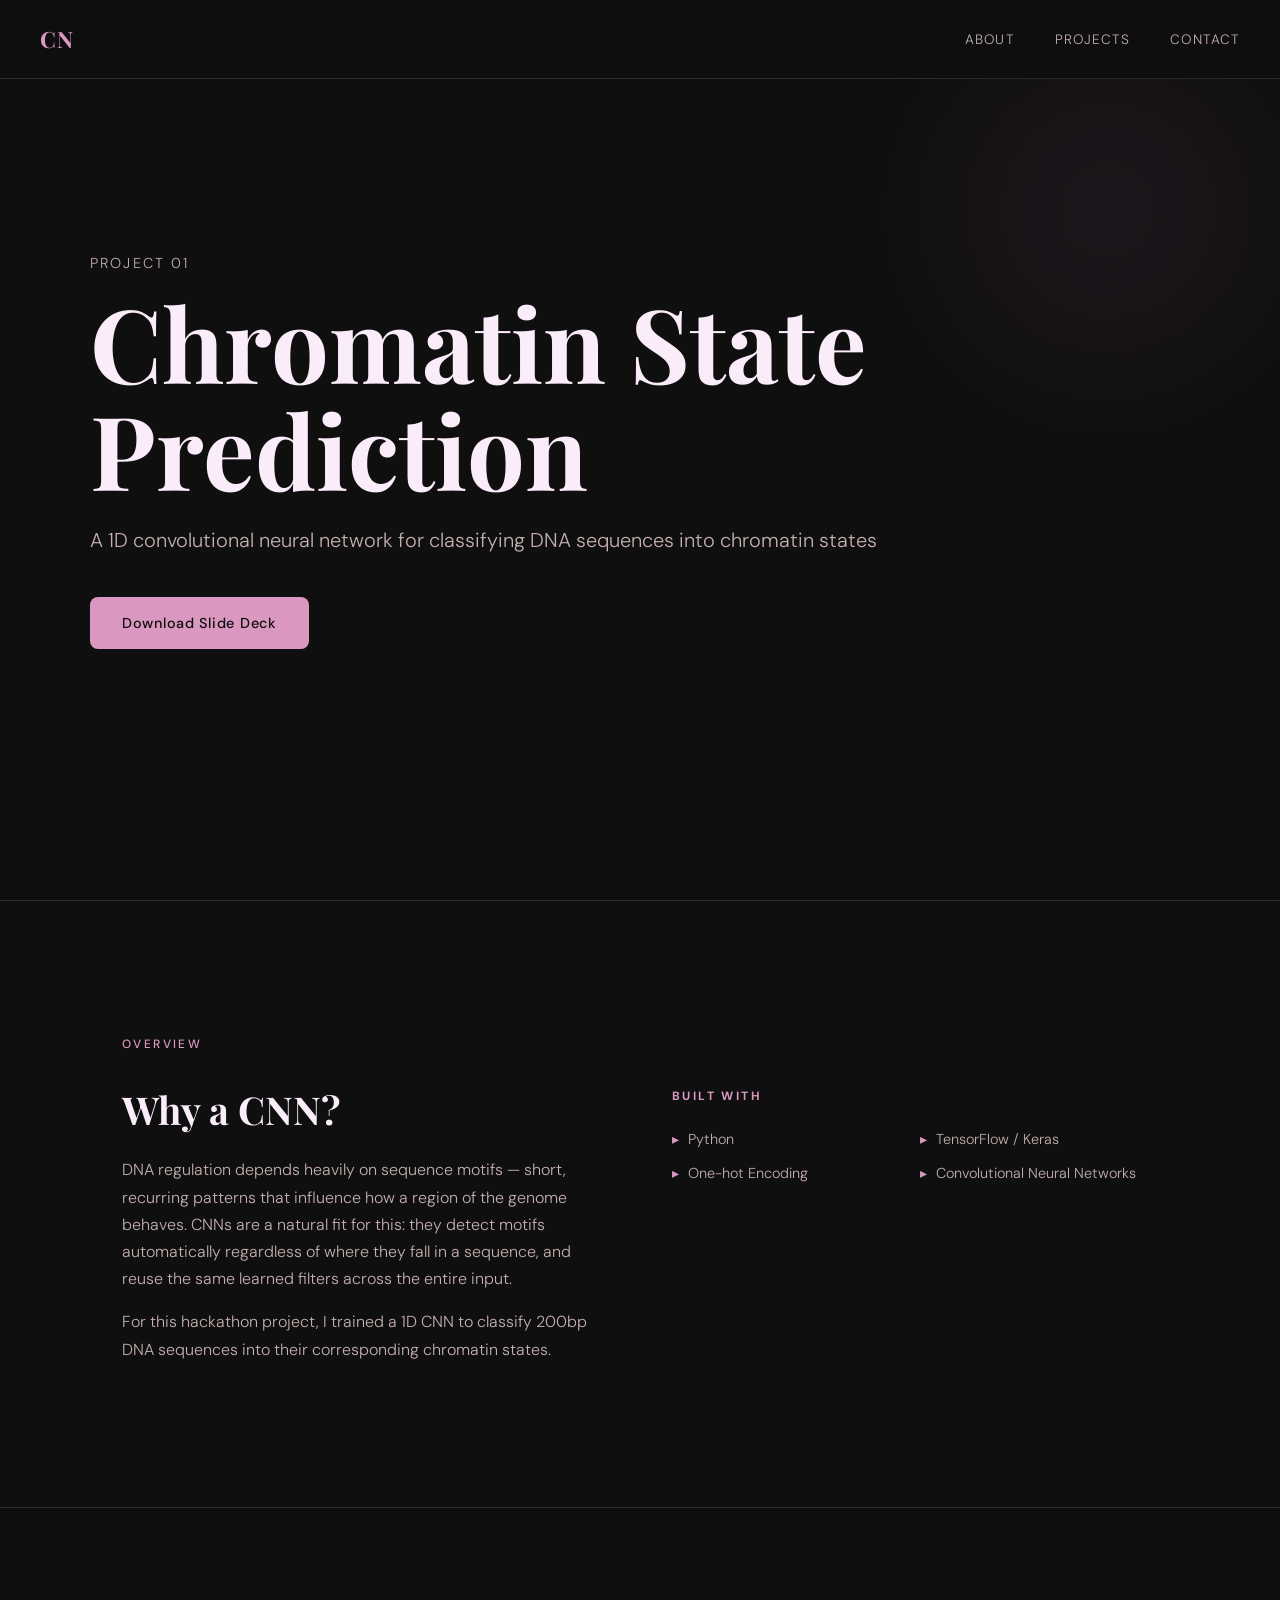
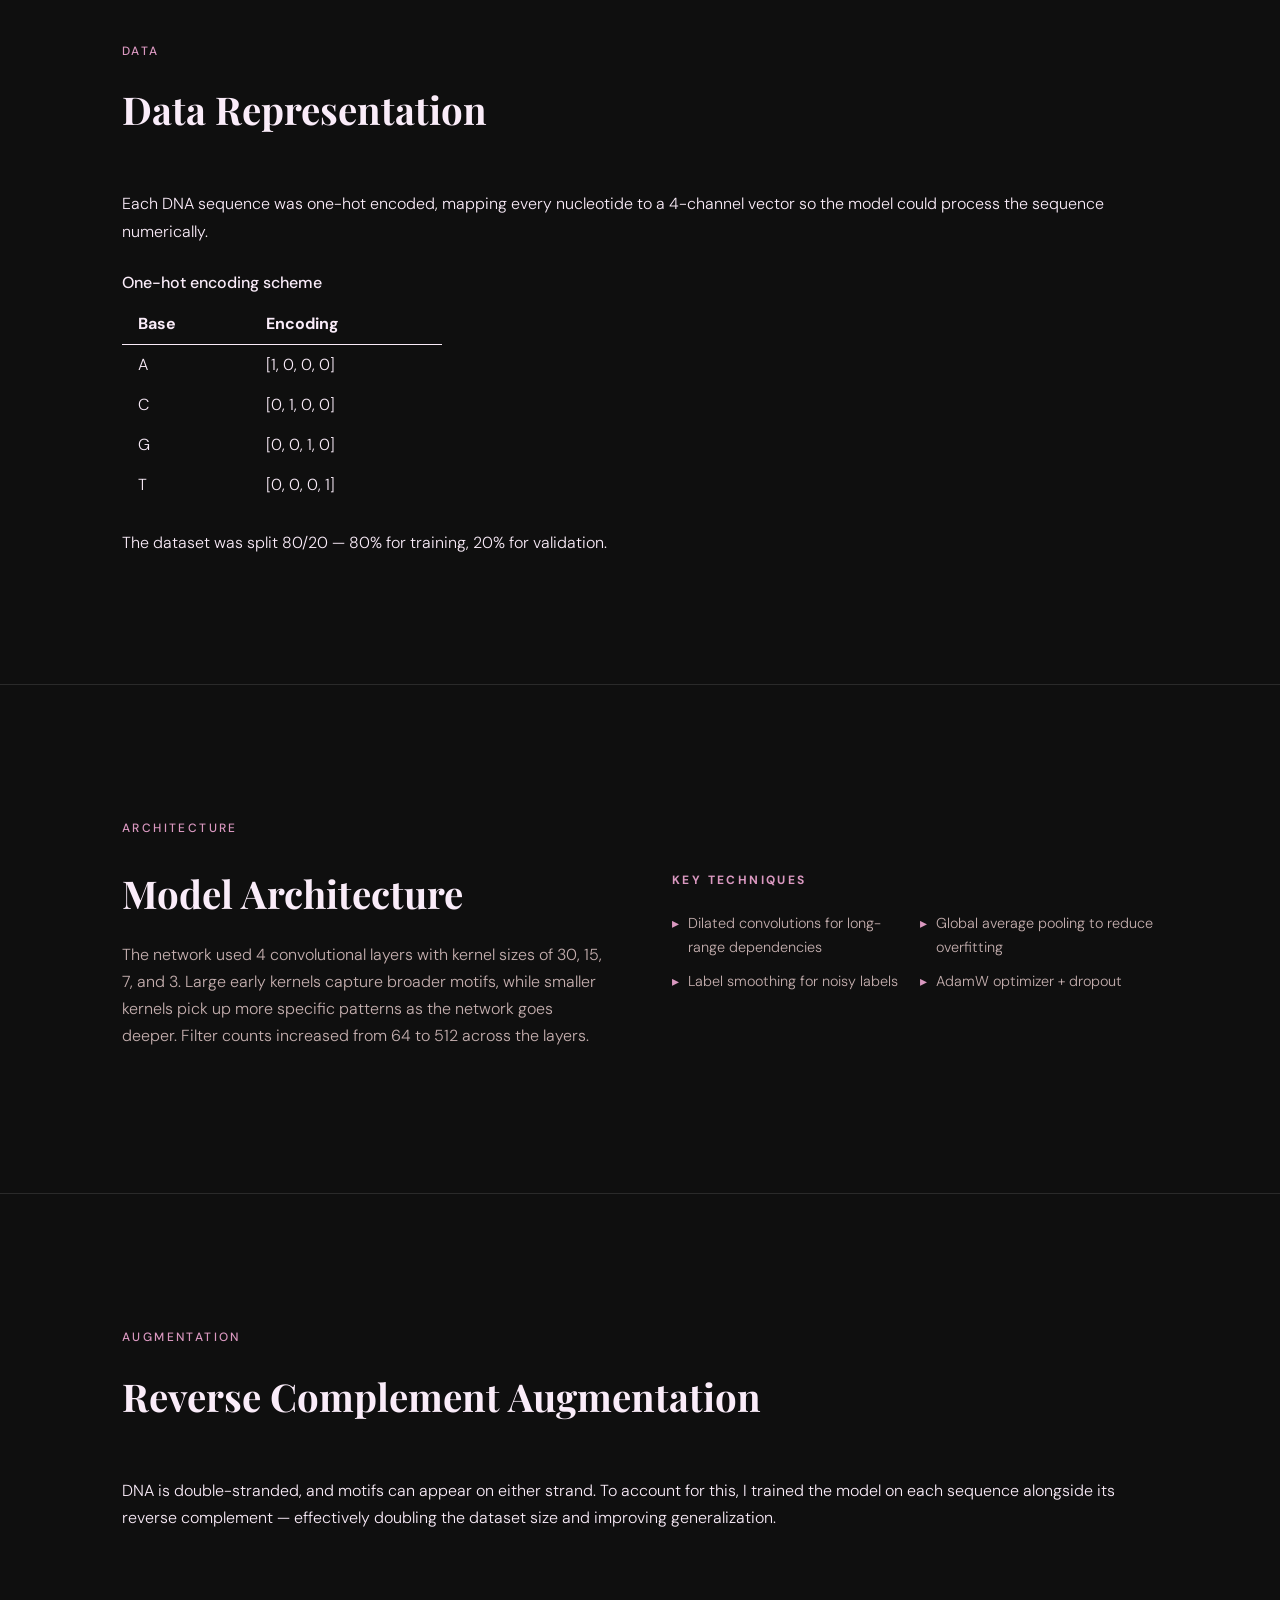
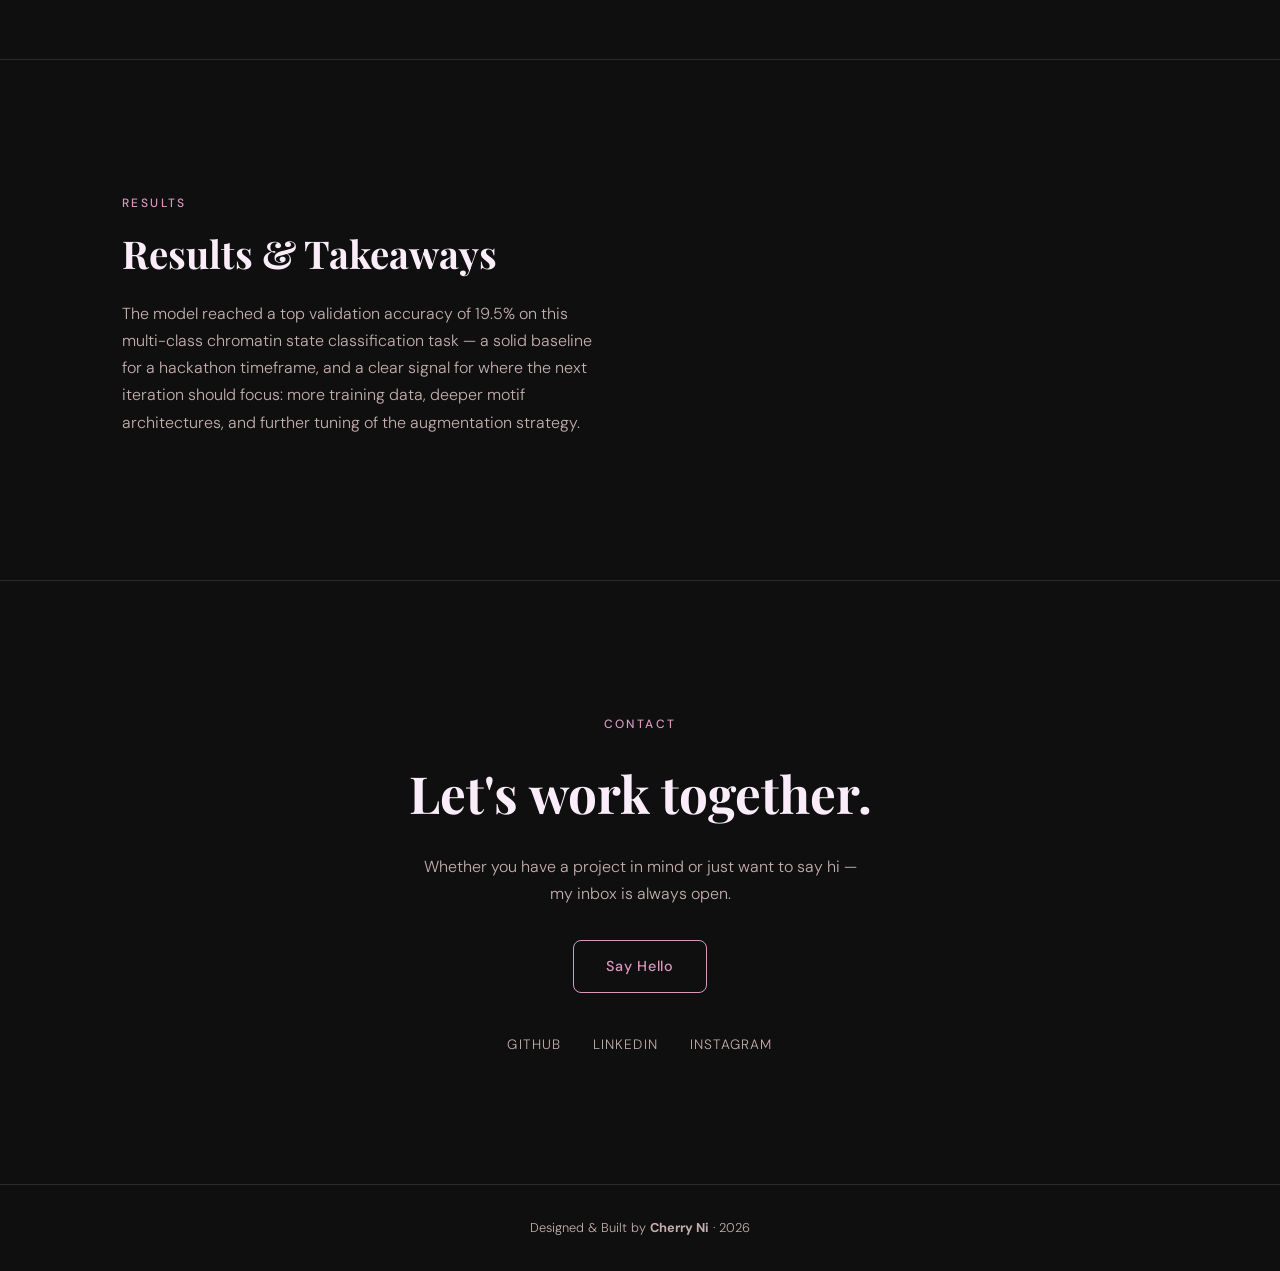
==== chromatin.html @ c14b3c52 "updated project references" ====
<!DOCTYPE html>
<html lang="en">
<head>
<meta charset="UTF-8" />
<meta name="viewport" content="width=device-width, initial-scale=1.0" />
<title>Chromatin State Prediction — Cherry Ni</title>
<link rel="preconnect" href="https://fonts.googleapis.com" />
<link rel="preconnect" href="https://fonts.gstatic.com" crossorigin />
<link href="https://fonts.googleapis.com/css2?family=Playfair+Display:ital,wght@0,700;1,400&family=DM+Sans:wght@300;400;500&display=swap" rel="stylesheet" />
<link rel="stylesheet" href="style.css" />
</head>
<body>

<!-- NAVIGATION -->
<nav>
<div class="nav-logo"><a href="index.html" style="color:inherit;text-decoration:none;">CN</a></div>
<ul class="nav-links">
<li><a href="index.html#about">About</a></li>
<li><a href="index.html#projects">Projects</a></li>
<li><a href="index.html#contact">Contact</a></li>
</ul>
</nav>

<!-- PROJECT HERO -->
<section class="hero">
<div class="hero-content">
<p class="hero-eyebrow">Project 01</p>
<h1 class="hero-name">Chromatin State Prediction</h1>
<p class="hero-tagline">A 1D convolutional neural network for classifying DNA sequences into chromatin states</p>
<a href="CBS_Hackathon_Presentation.pptx" class="btn" download>Download Slide Deck</a>
</div>
<div class="hero-decoration" aria-hidden="true"></div>
</section>

<!-- OVERVIEW -->
<section class="about" id="overview">
<div class="container">
<span class="section-label">Overview</span>
<div class="about-grid">
<div class="about-text">
<h2>Why a CNN?</h2>
<p>
DNA regulation depends heavily on sequence motifs — short, recurring patterns that
influence how a region of the genome behaves. CNNs are a natural fit for this: they
detect motifs automatically regardless of where they fall in a sequence, and reuse
the same learned filters across the entire input.
</p>
<p>
For this hackathon project, I trained a 1D CNN to classify 200bp DNA sequences into
their corresponding chromatin states.
</p>
</div>
<div class="skills-list">
<h3>Built With</h3>
<ul>
<li>Python</li>
<li>TensorFlow / Keras</li>
<li>One-hot Encoding</li>
<li>Convolutional Neural Networks</li>
</ul>
</div>
</div>
</div>
</section>

<!-- DATA REPRESENTATION -->
<section class="projects" id="data">
<div class="container">
<span class="section-label">Data</span>
<h2>Data Representation</h2>
<p>
Each DNA sequence was one-hot encoded, mapping every nucleotide to a 4-channel vector
so the model could process the sequence numerically.
</p>
<table style="margin: 1.5rem 0; border-collapse: collapse; width: 100%; max-width: 320px;">
<caption style="text-align:left; margin-bottom: 0.5rem; font-weight: 500;">One-hot encoding scheme</caption>
<thead>
<tr>
<th scope="col" style="text-align:left; padding: 0.4rem 1rem; border-bottom: 1px solid currentColor;">Base</th>
<th scope="col" style="text-align:left; padding: 0.4rem 1rem; border-bottom: 1px solid currentColor;">Encoding</th>
</tr>
</thead>
<tbody>
<tr><td style="padding: 0.4rem 1rem;">A</td><td style="padding: 0.4rem 1rem;">[1, 0, 0, 0]</td></tr>
<tr><td style="padding: 0.4rem 1rem;">C</td><td style="padding: 0.4rem 1rem;">[0, 1, 0, 0]</td></tr>
<tr><td style="padding: 0.4rem 1rem;">G</td><td style="padding: 0.4rem 1rem;">[0, 0, 1, 0]</td></tr>
<tr><td style="padding: 0.4rem 1rem;">T</td><td style="padding: 0.4rem 1rem;">[0, 0, 0, 1]</td></tr>
</tbody>
</table>
<p>The dataset was split 80/20 — 80% for training, 20% for validation.</p>
</div>
</section>

<!-- MODEL ARCHITECTURE -->
<section class="about" id="architecture">
<div class="container">
<span class="section-label">Architecture</span>
<div class="about-grid">
<div class="about-text">
<h2>Model Architecture</h2>
<p>
The network used 4 convolutional layers with kernel sizes of 30, 15, 7, and 3.
Large early kernels capture broader motifs, while smaller kernels pick up more
specific patterns as the network goes deeper. Filter counts increased from 64 to 512
across the layers.
</p>
</div>
<div class="skills-list">
<h3>Key Techniques</h3>
<ul>
<li>Dilated convolutions for long-range dependencies</li>
<li>Global average pooling to reduce overfitting</li>
<li>Label smoothing for noisy labels</li>
<li>AdamW optimizer + dropout</li>
</ul>
</div>
</div>
</div>
</section>

<!-- AUGMENTATION -->
<section class="projects" id="augmentation">
<div class="container">
<span class="section-label">Augmentation</span>
<h2>Reverse Complement Augmentation</h2>
<p>
DNA is double-stranded, and motifs can appear on either strand. To account for this,
I trained the model on each sequence alongside its reverse complement — effectively
doubling the dataset size and improving generalization.
</p>
</div>
</section>

<!-- RESULTS -->
<section class="about" id="results">
<div class="container">
<span class="section-label">Results</span>
<div class="about-text">
<h2>Results &amp; Takeaways</h2>
<p>
The model reached a top validation accuracy of 19.5% on this multi-class chromatin
state classification task — a solid baseline for a hackathon timeframe, and a clear
signal for where the next iteration should focus: more training data, deeper motif
architectures, and further tuning of the augmentation strategy.
</p>
</div>
</div>
</section>

<!-- CONTACT / BACK -->
<section class="contact" id="contact">
<div class="container">
<span class="section-label">Contact</span>
<h2>Let's work together.</h2>
<p>Whether you have a project in mind or just want to say hi — my inbox is always open.</p>
<a href="mailto:cherryni@g.ucla.edu" class="btn btn-outline">Say Hello</a>
<div class="social-links">
<a href="https://github.com/cherrynii" target="_blank">GitHub</a>
<a href="https://www.linkedin.com/in/cherry-ni-07588b32b/" target="_blank">LinkedIn</a>
<a href="https://www.instagram.com/cherryini/" target="_blank">Instagram</a>
</div>
</div>
</section>

<!-- FOOTER -->
<footer>
<p>Designed &amp; Built by <strong>Cherry Ni</strong> · <span id="year"></span></p>
</footer>

<script>
document.getElementById('year').textContent = new Date().getFullYear();
</script>
</body>
</html>
---- style.css ----
/* =========================================
   PORTFOLIO STARTER — style.css
   ========================================= */

/* --- CSS Variables (your design tokens) --- */
:root {
  --color-bg:       #0f0f0f;
  --color-surface:  #1a1a1a;
  --color-border:   #2a2a2a;
  --color-text:     #faecf9;
  --color-muted:    #c5afaf;
  --color-accent:   #da98c0;       /* warm gold */
  --color-accent2:  #e9c8e1;

  --font-display:  'Playfair Display', Georgia, serif;
  --font-body:     'DM Sans', sans-serif;

  --radius:  8px;
  --max-w:   1100px;
  --gap:     2rem;
}

/* --- Reset --- */
*, *::before, *::after {
  box-sizing: border-box;
  margin: 0;
  padding: 0;
}

html {
  scroll-behavior: smooth;
}

body {
  background-color: var(--color-bg);
  color: var(--color-text);
  font-family: var(--font-body);
  font-weight: 300;
  line-height: 1.7;
  font-size: 1rem;
}

a {
  color: inherit;
  text-decoration: none;
}

ul {
  list-style: none;
}

img {
  max-width: 100%;
  display: block;
}

/* --- Utility --- */
.container {
  max-width: var(--max-w);
  margin: 0 auto;
  padding: 0 2rem;
}

.section-label {
  display: inline-block;
  font-size: 0.75rem;
  letter-spacing: 0.2em;
  text-transform: uppercase;
  color: var(--color-accent);
  margin-bottom: 1rem;
  font-weight: 500;
}

/* --- Buttons --- */
.btn {
  display: inline-block;
  padding: 0.85rem 2rem;
  background: var(--color-accent);
  color: #0f0f0f;
  font-family: var(--font-body);
  font-size: 0.9rem;
  font-weight: 500;
  letter-spacing: 0.05em;
  border-radius: var(--radius);
  transition: opacity 0.2s ease, transform 0.2s ease;
  cursor: pointer;
  border: none;
}

.btn:hover {
  opacity: 0.85;
  transform: translateY(-2px);
}

.btn-outline {
  background: transparent;
  color: var(--color-accent);
  border: 1px solid var(--color-accent);
}

.btn-outline:hover {
  background: var(--color-accent);
  color: #0f0f0f;
  opacity: 1;
}

/* =========================================
   NAVIGATION
   ========================================= */
nav {
  position: fixed;
  top: 0;
  left: 0;
  right: 0;
  z-index: 100;
  display: flex;
  align-items: center;
  justify-content: space-between;
  padding: 1.25rem 2.5rem;
  background: rgba(15, 15, 15, 0.85);
  backdrop-filter: blur(10px);
  border-bottom: 1px solid var(--color-border);
}

.nav-logo {
  font-family: var(--font-display);
  font-size: 1.4rem;
  font-weight: 700;
  color: var(--color-accent);
  letter-spacing: 0.05em;
}

.nav-links {
  display: flex;
  gap: 2.5rem;
}

.nav-links a {
  font-size: 0.85rem;
  letter-spacing: 0.08em;
  text-transform: uppercase;
  color: var(--color-muted);
  transition: color 0.2s;
}

.nav-links a:hover {
  color: var(--color-text);
}

/* =========================================
   HERO
   ========================================= */
.hero {
  min-height: 100vh;
  display: flex;
  align-items: center;
  padding: 0 2.5rem;
  position: relative;
  overflow: hidden;
}

.hero-content {
  max-width: var(--max-w);
  margin: 0 auto;
  width: 100%;
  animation: fadeUp 0.9s ease both;
}

.hero-eyebrow {
  font-size: 0.9rem;
  letter-spacing: 0.15em;
  text-transform: uppercase;
  color: var(--color-muted);
  margin-bottom: 0.75rem;
}

.hero-name {
  font-family: var(--font-display);
  font-size: clamp(3.5rem, 8vw, 7rem);
  line-height: 1.05;
  font-weight: 700;
  color: var(--color-text);
  margin-bottom: 1.25rem;
}

.hero-tagline {
  font-size: clamp(1rem, 2vw, 1.25rem);
  color: var(--color-muted);
  margin-bottom: 2.5rem;
  font-weight: 300;
}

/* Decorative background circle */
.hero-decoration {
  position: absolute;
  top: -10%;
  right: -10%;
  width: 600px;
  height: 600px;
  border-radius: 50%;
  background: radial-gradient(circle, rgba(201, 110, 186, 0.08) 0%, transparent 60%);
  pointer-events: none;
}

/* =========================================
   ABOUT
   ========================================= */
.about {
  padding: 8rem 0;
  border-top: 1px solid var(--color-border);
}

.about-grid {
  display: grid;
  grid-template-columns: 1fr 1fr;
  gap: 4rem;
  margin-top: 1rem;
}

.about-text h2 {
  font-family: var(--font-display);
  font-size: clamp(1.8rem, 3vw, 2.5rem);
  font-weight: 700;
  line-height: 1.2;
  margin-bottom: 1.5rem;
  color: var(--color-text);
}

.about-text p {
  color: var(--color-muted);
  margin-bottom: 1rem;
  max-width: 480px;
}

.skills-list h3 {
  font-size: 0.75rem;
  letter-spacing: 0.2em;
  text-transform: uppercase;
  color: var(--color-accent);
  margin-bottom: 1.25rem;
}

.skills-list ul {
  display: grid;
  grid-template-columns: 1fr 1fr;
  gap: 0.6rem;
}

.skills-list ul li {
  font-size: 0.9rem;
  color: var(--color-muted);
  padding-left: 1rem;
  position: relative;
}

.skills-list ul li::before {
  content: '▸';
  position: absolute;
  left: 0;
  color: var(--color-accent);
}

/* =========================================
   PROJECTS
   ========================================= */
.projects {
  padding: 8rem 0;
  border-top: 1px solid var(--color-border);
}

.projects h2 {
  font-family: var(--font-display);
  font-size: clamp(1.8rem, 3vw, 2.5rem);
  margin-bottom: 3rem;
}

.projects-grid {
  display: grid;
  grid-template-columns: repeat(auto-fit, minmax(300px, 1fr));
  gap: 1.5rem;
}

.project-card {
  background: var(--color-surface);
  border: 1px solid var(--color-border);
  border-radius: calc(var(--radius) * 1.5);
  padding: 2rem;
  transition: border-color 0.3s, transform 0.3s;
  display: flex;
  flex-direction: column;
  gap: 1rem;
}

.project-card:hover {
  border-color: var(--color-accent);
  transform: translateY(-4px);
}

.project-number {
  font-family: var(--font-display);
  font-size: 3rem;
  font-style: italic;
  color: var(--color-border);
  line-height: 1;
}

.project-card h3 {
  font-size: 1.15rem;
  font-weight: 500;
  color: var(--color-text);
}

.project-card p {
  font-size: 0.9rem;
  color: var(--color-muted);
  flex: 1;
}

.project-tags {
  display: flex;
  flex-wrap: wrap;
  gap: 0.5rem;
}

.project-tags span {
  font-size: 0.72rem;
  padding: 0.25rem 0.65rem;
  border-radius: 999px;
  border: 1px solid var(--color-border);
  color: var(--color-muted);
  letter-spacing: 0.05em;
}

.project-link {
  font-size: 0.85rem;
  color: var(--color-accent);
  font-weight: 500;
  transition: letter-spacing 0.2s;
}

.project-link:hover {
  letter-spacing: 0.05em;
}

/* =========================================
   CONTACT
   ========================================= */
.contact {
  padding: 8rem 0;
  border-top: 1px solid var(--color-border);
  text-align: center;
}

.contact h2 {
  font-family: var(--font-display);
  font-size: clamp(2rem, 4vw, 3.5rem);
  margin-bottom: 1rem;
}

.contact p {
  color: var(--color-muted);
  max-width: 440px;
  margin: 0 auto 2rem;
}

.social-links {
  display: flex;
  justify-content: center;
  gap: 2rem;
  margin-top: 2.5rem;
}

.social-links a {
  font-size: 0.85rem;
  letter-spacing: 0.08em;
  text-transform: uppercase;
  color: var(--color-muted);
  transition: color 0.2s;
}

.social-links a:hover {
  color: var(--color-accent);
}

/* =========================================
   FOOTER
   ========================================= */
footer {
  padding: 2rem;
  text-align: center;
  border-top: 1px solid var(--color-border);
  font-size: 0.8rem;
  color: var(--color-muted);
}

/* =========================================
   ANIMATIONS
   ========================================= */
@keyframes fadeUp {
  from {
    opacity: 0;
    transform: translateY(30px);
  }
  to {
    opacity: 1;
    transform: translateY(0);
  }
}

/* =========================================
   RESPONSIVE
   ========================================= */
@media (max-width: 768px) {
  nav {
    padding: 1rem 1.25rem;
  }

  .nav-links {
    gap: 1.5rem;
  }

  .hero {
    padding: 0 1.25rem;
  }

  .about-grid {
    grid-template-columns: 1fr;
    gap: 3rem;
  }

  .about,
  .projects,
  .contact {
    padding: 5rem 0;
  }
}
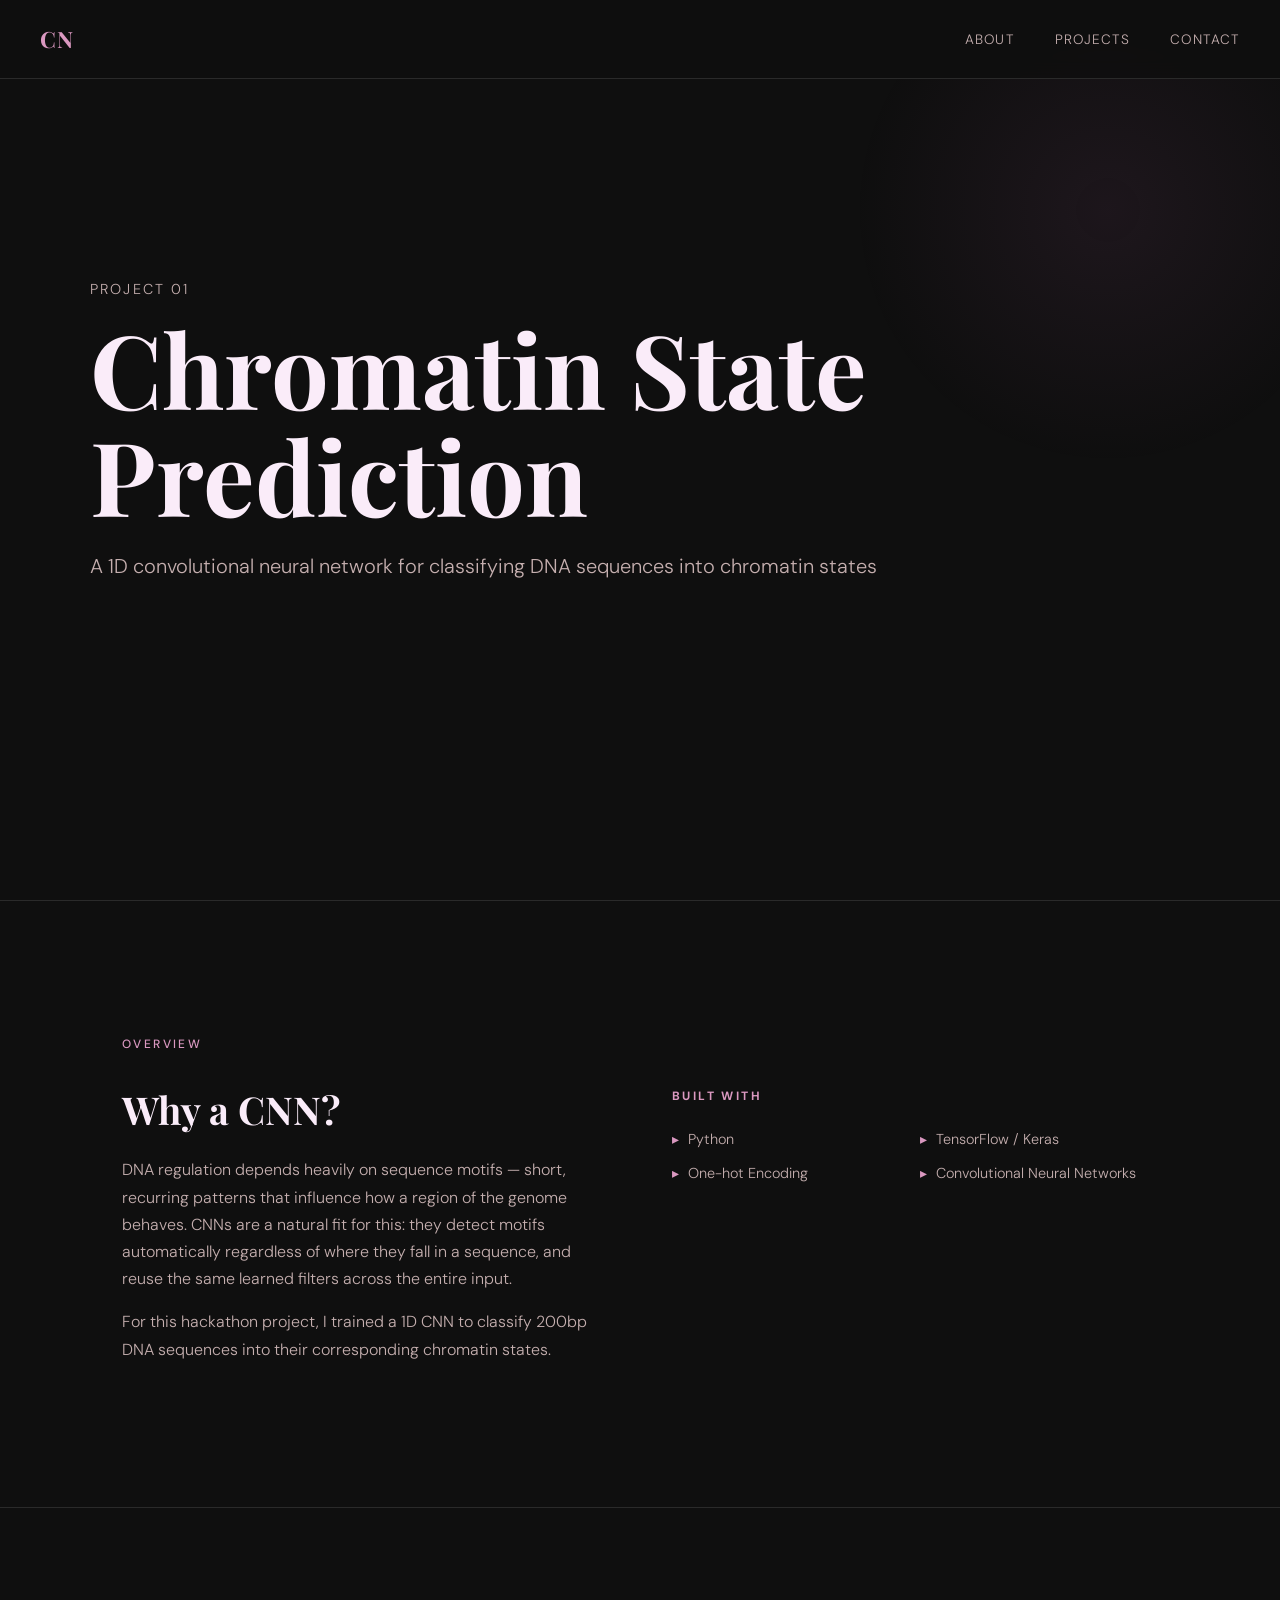
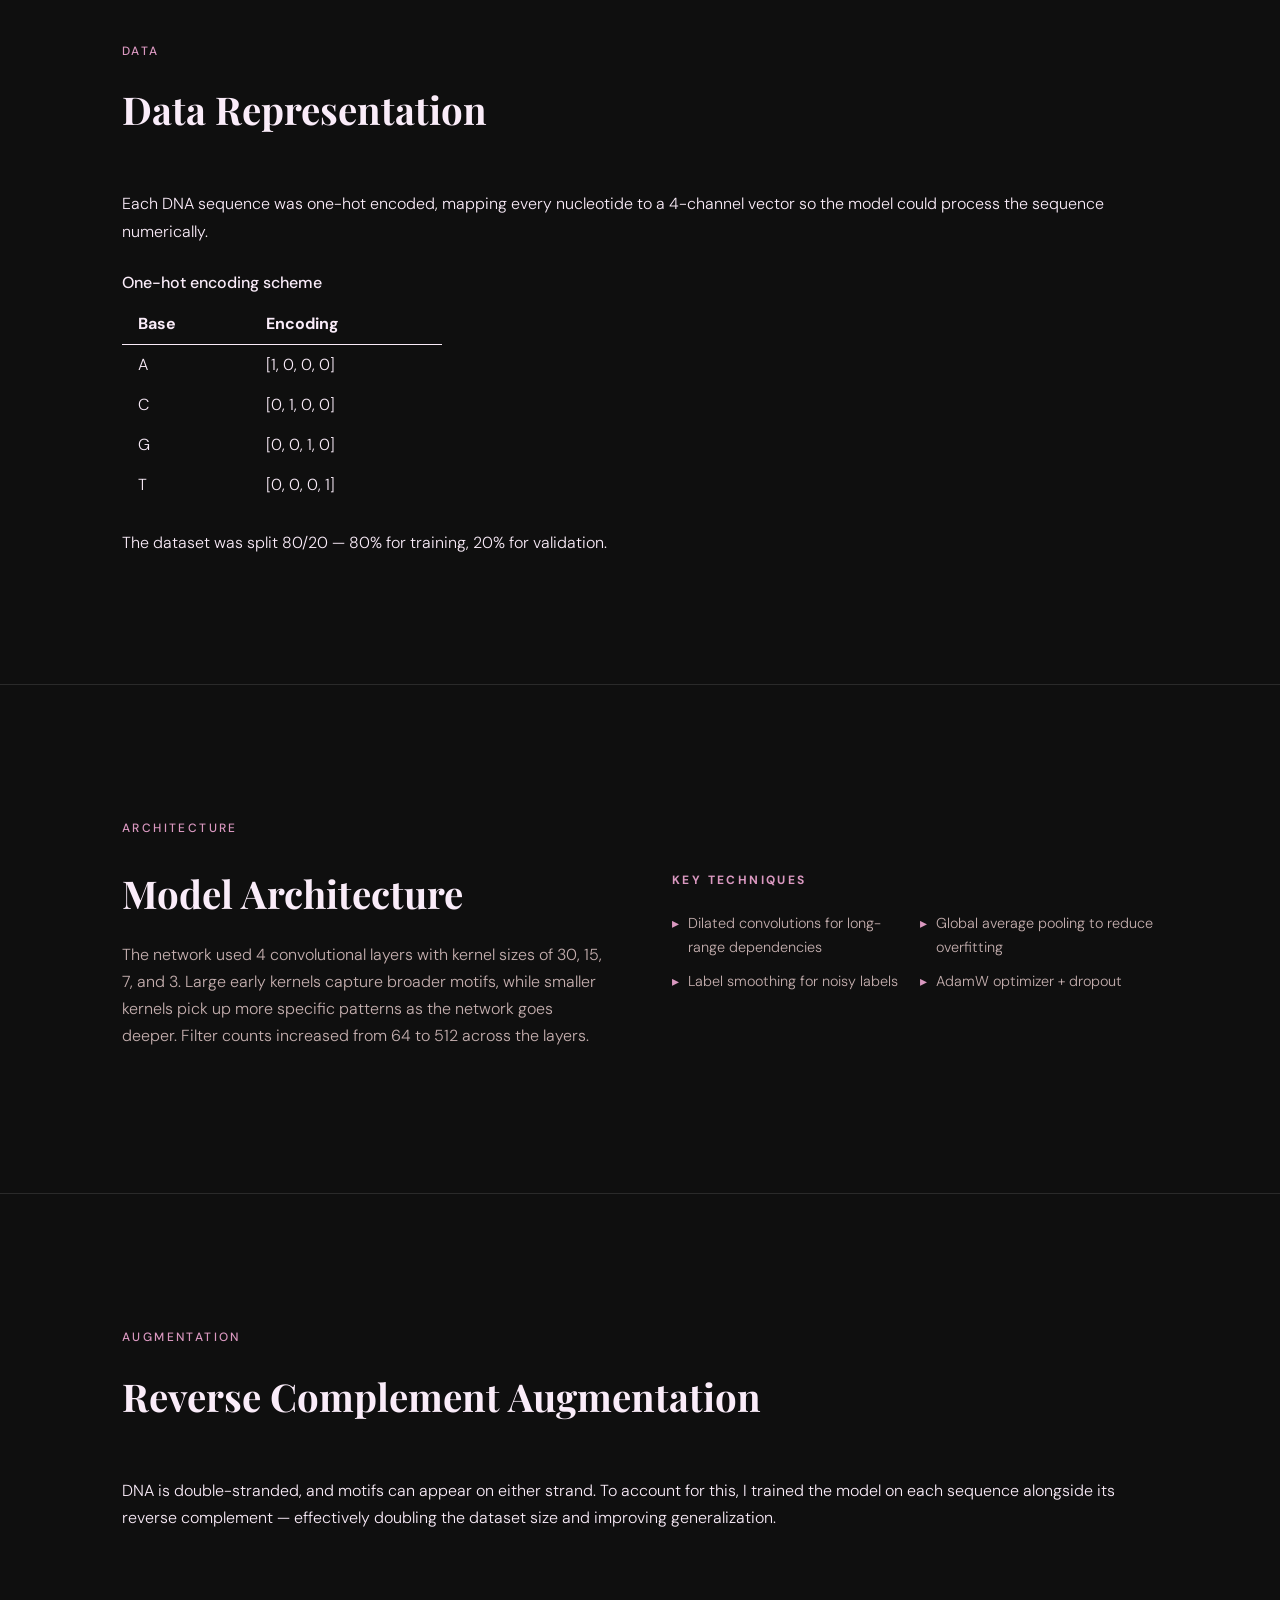
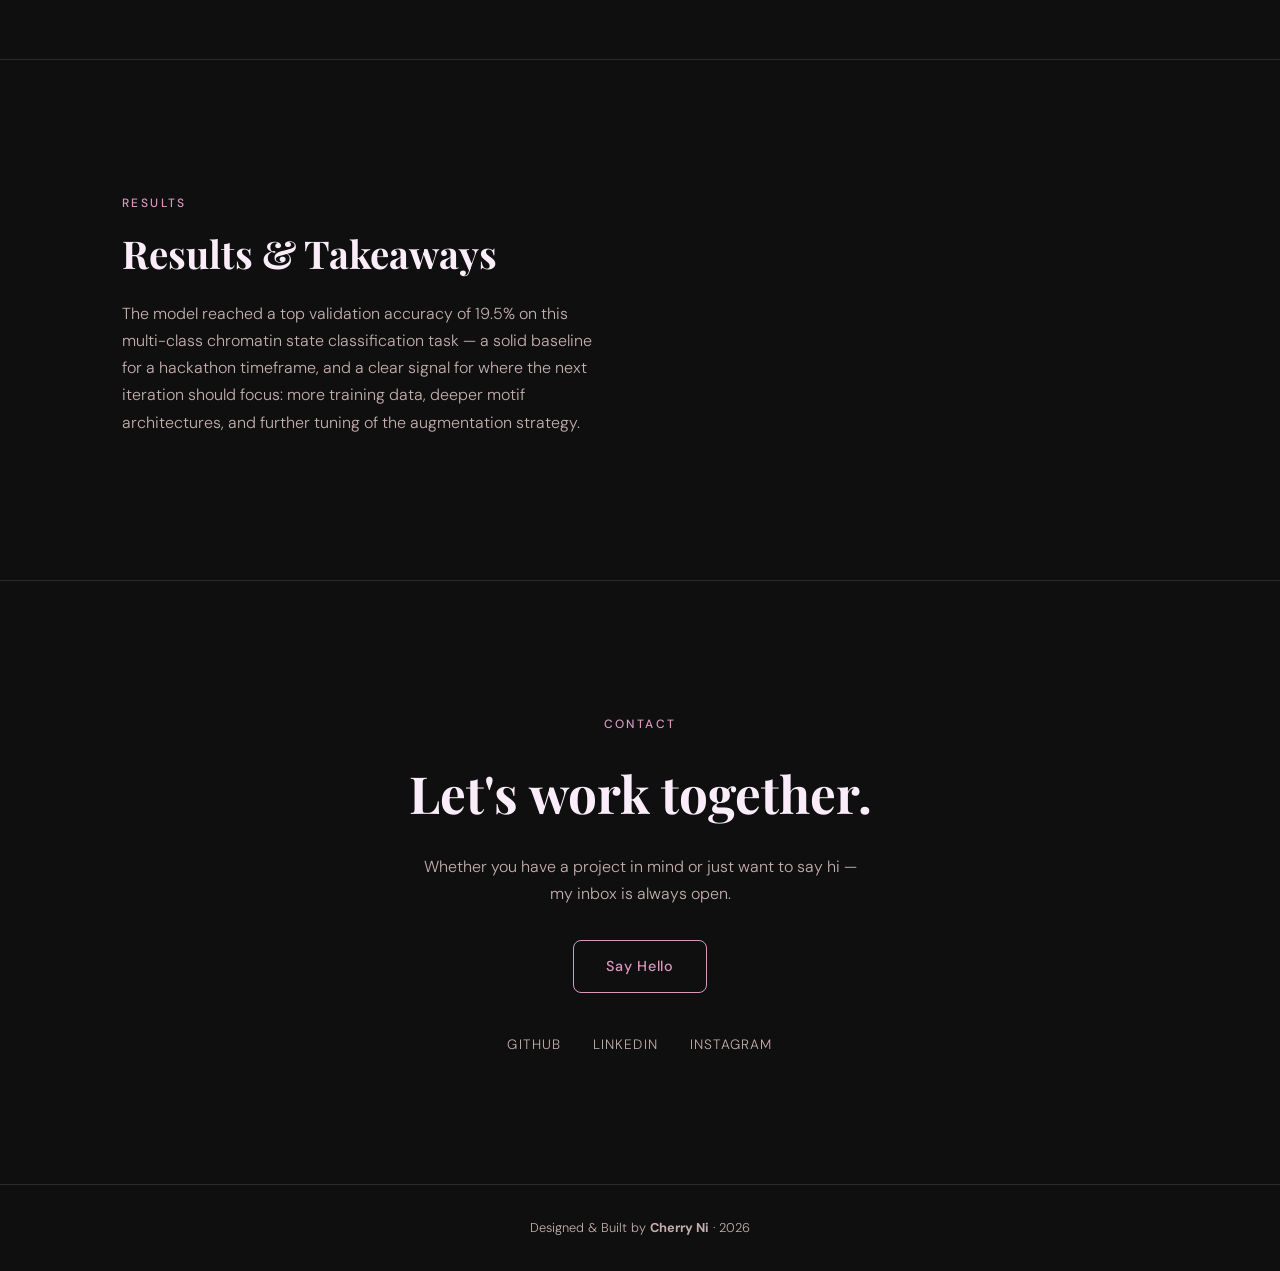
==== commit 74cbb4ae: "small change" ====
--- a/chromatin.html
+++ b/chromatin.html
@@ -27,7 +27,6 @@
 <p class="hero-eyebrow">Project 01</p>
 <h1 class="hero-name">Chromatin State Prediction</h1>
 <p class="hero-tagline">A 1D convolutional neural network for classifying DNA sequences into chromatin states</p>
-<a href="CBS_Hackathon_Presentation.pptx" class="btn" download>Download Slide Deck</a>
 </div>
 <div class="hero-decoration" aria-hidden="true"></div>
 </section>
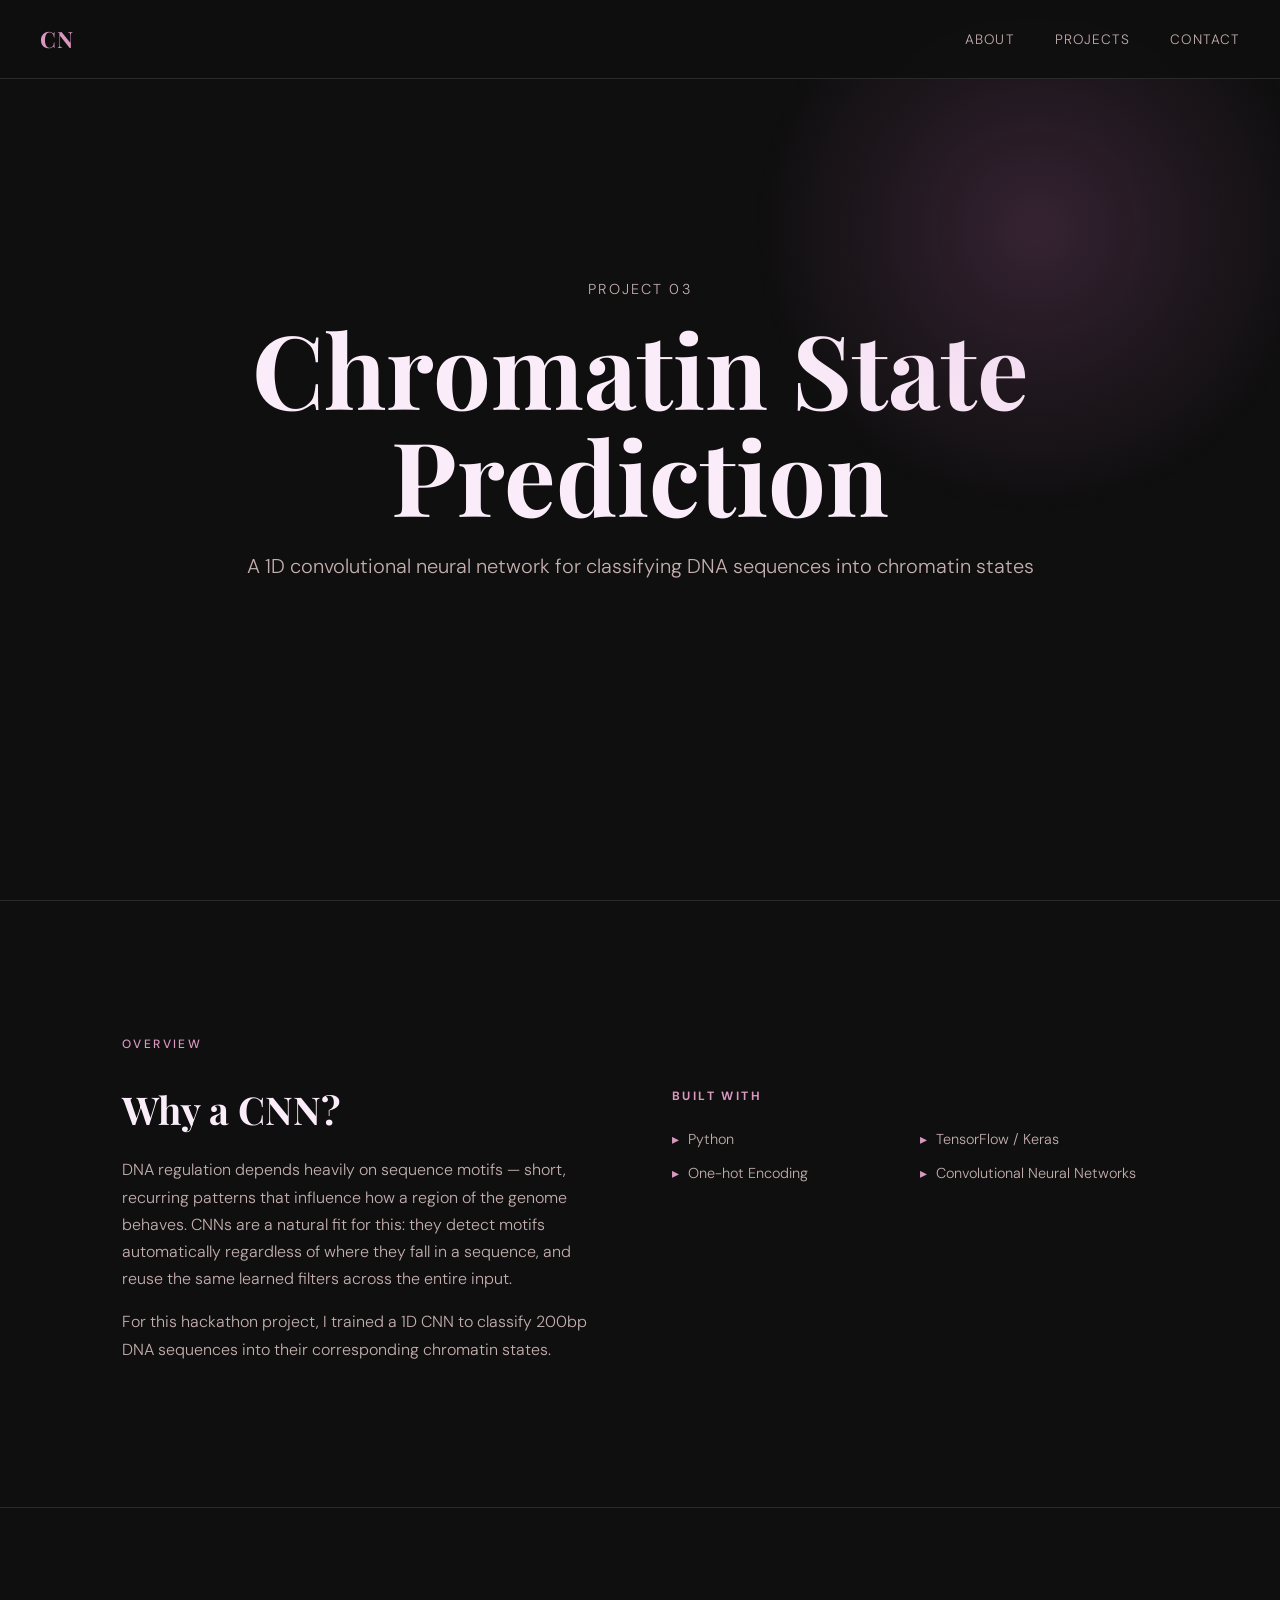
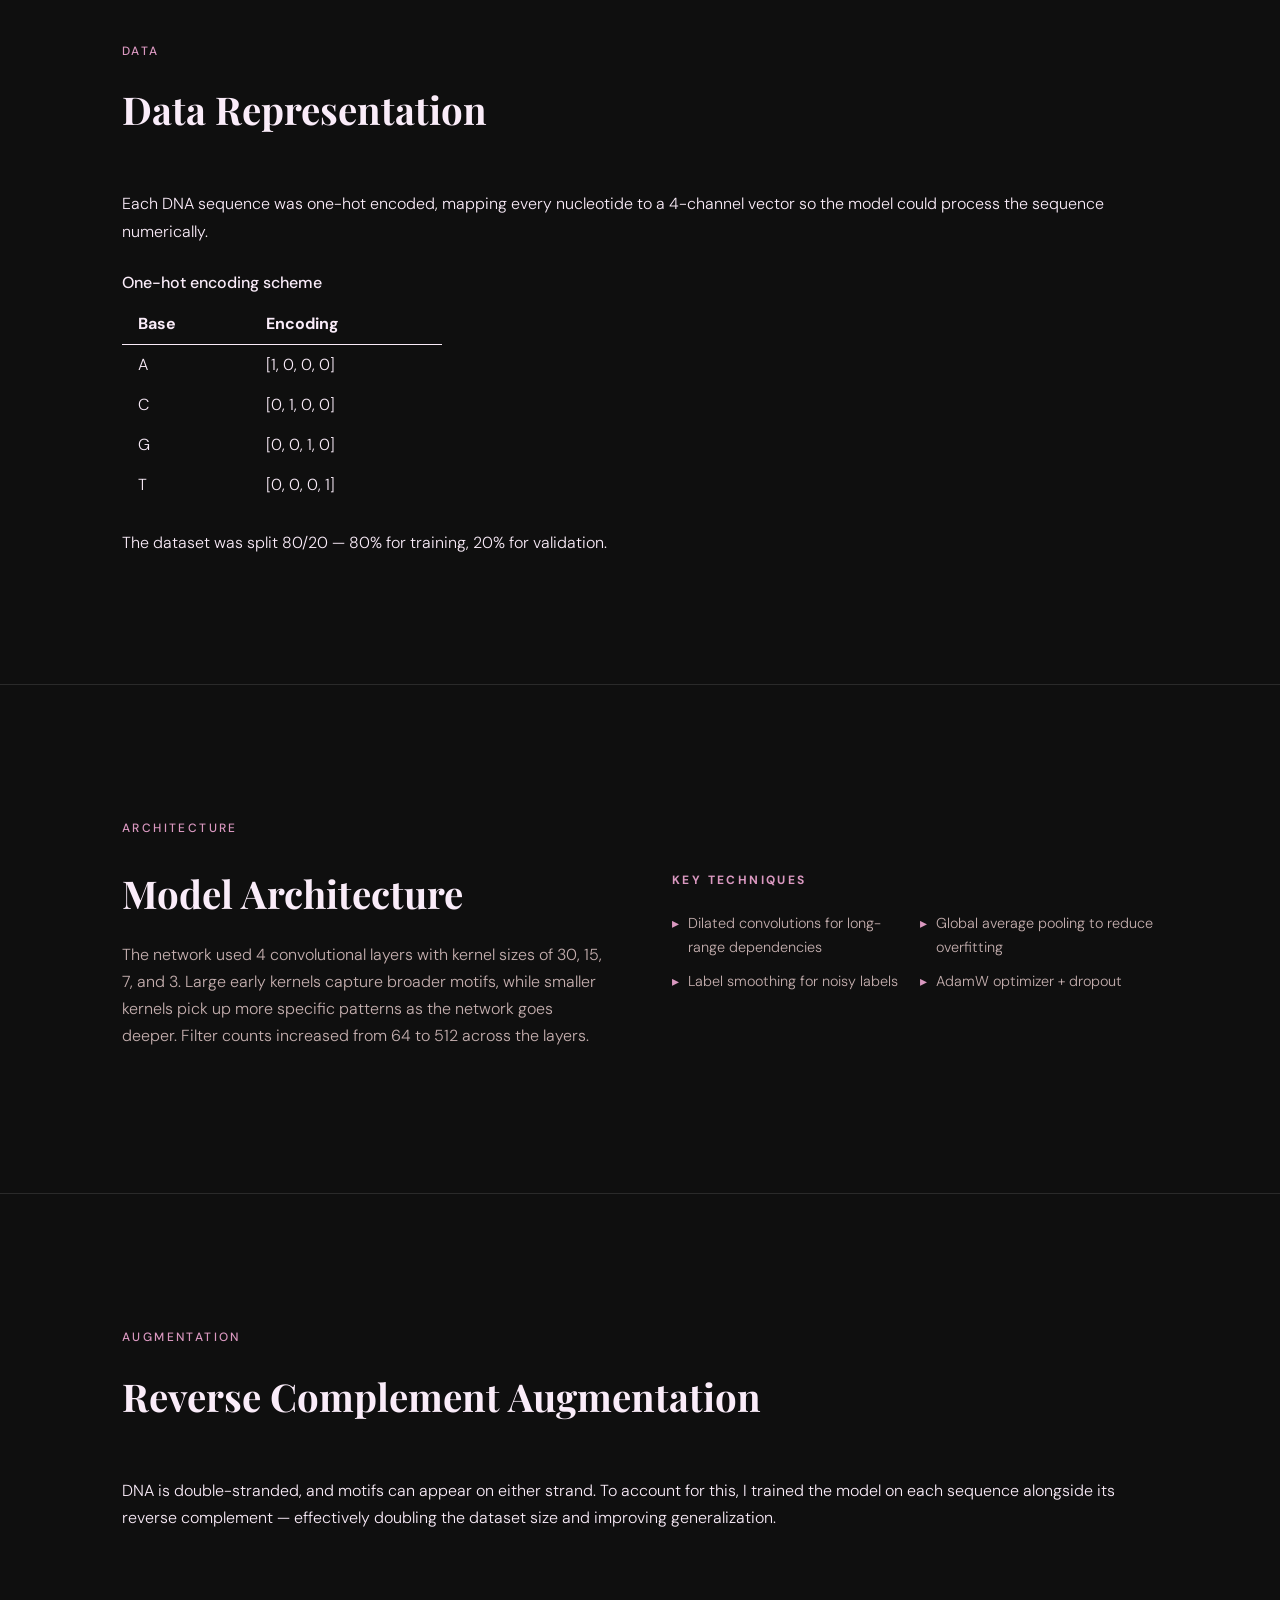
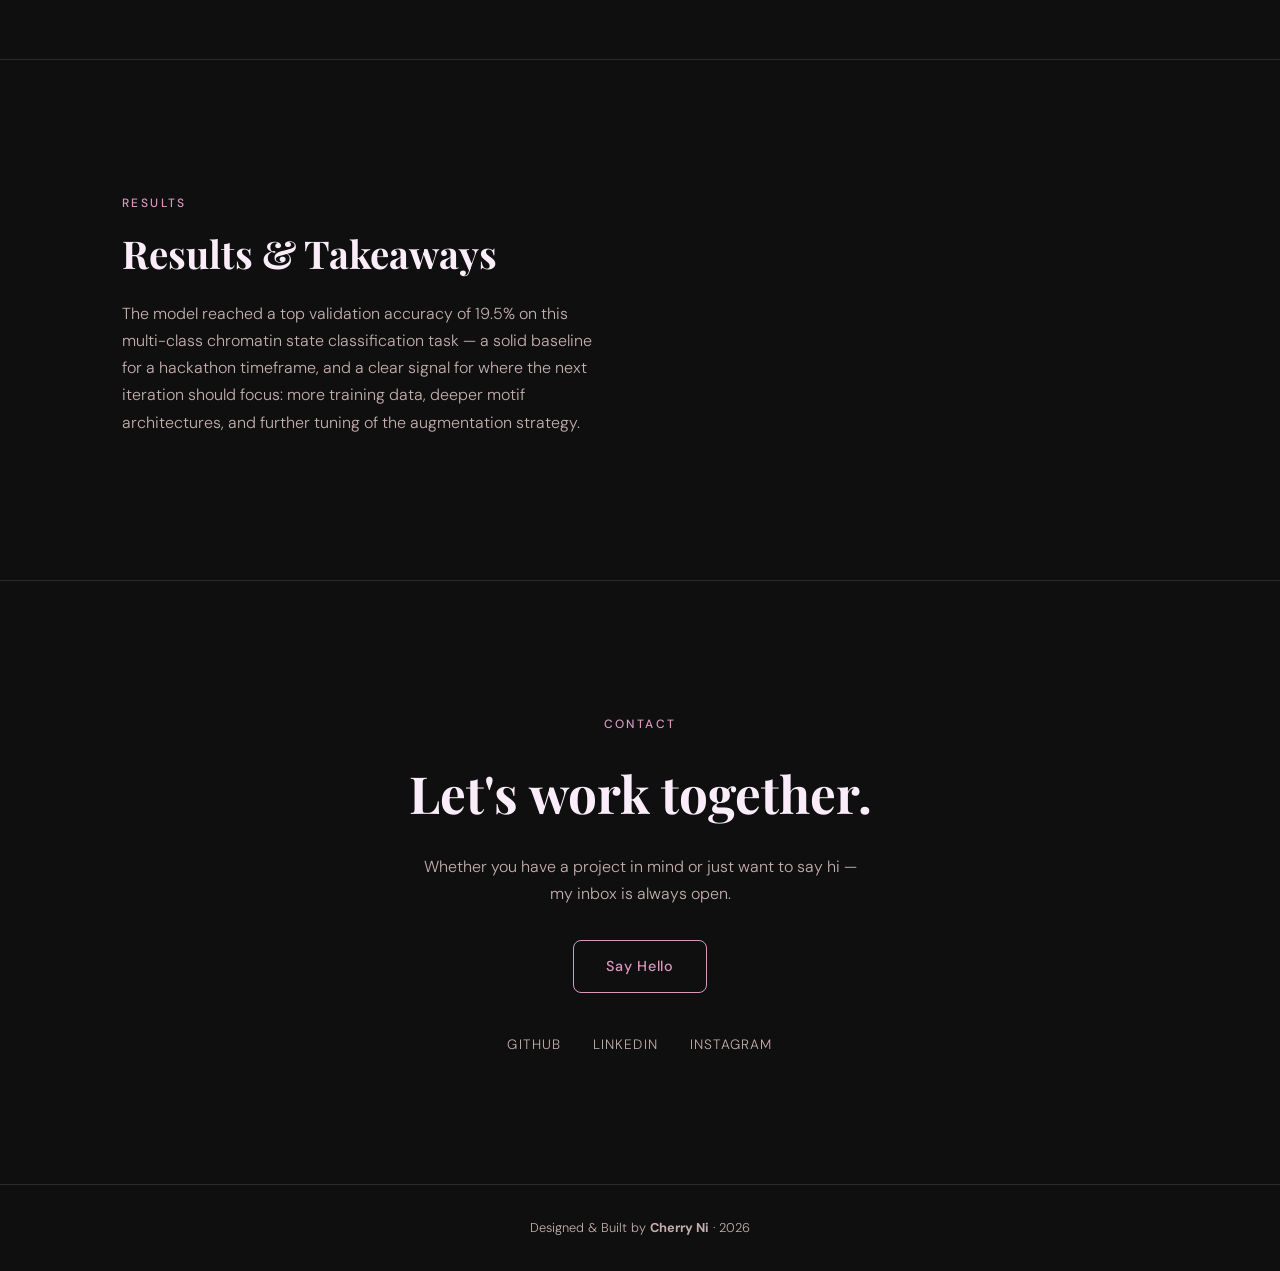
==== commit 613e25e9: "Updated stylesheet" ====
--- a/chromatin.html
+++ b/chromatin.html
@@ -24,7 +24,7 @@
 <!-- PROJECT HERO -->
 <section class="hero">
 <div class="hero-content">
-<p class="hero-eyebrow">Project 01</p>
+<p class="hero-eyebrow">Project 03</p>
 <h1 class="hero-name">Chromatin State Prediction</h1>
 <p class="hero-tagline">A 1D convolutional neural network for classifying DNA sequences into chromatin states</p>
 </div>
--- a/style.css
+++ b/style.css
@@ -153,6 +153,7 @@
 .hero {
   min-height: 100vh;
   display: flex;
+  justify-content: center;
   align-items: center;
   padding: 0 2.5rem;
   position: relative;
@@ -163,6 +164,10 @@
   max-width: var(--max-w);
   margin: 0 auto;
   width: 100%;
+  text-align: center;
+  display: flex;
+  flex-direction: column;
+  align-items: center;
   animation: fadeUp 0.9s ease both;
 }
 
@@ -193,14 +198,27 @@
 /* Decorative background circle */
 .hero-decoration {
   position: absolute;
-  top: -10%;
-  right: -10%;
-  width: 600px;
-  height: 600px;
+  top: -30%;
+  right: -20%;
+  width: 1000px;
+  height: 1000px;
+  border-radius: 60%;
+  background: radial-gradient(circle, rgba(201, 110, 186, 0.206) 0%, transparent 40%);
+  pointer-events: none;
+}
+
+.hero-decoration-2 {
+  position: absolute;
+  bottom: -40%;
+  left: -25%;
+  width: 1200px;
+  height: 1200px;
   border-radius: 50%;
-  background: radial-gradient(circle, rgba(201, 110, 186, 0.08) 0%, transparent 60%);
+  background: radial-gradient(circle, rgba(201, 110, 186, 0.17) 0%, transparent 40%);
   pointer-events: none;
 }
+
+
 
 /* =========================================
    ABOUT
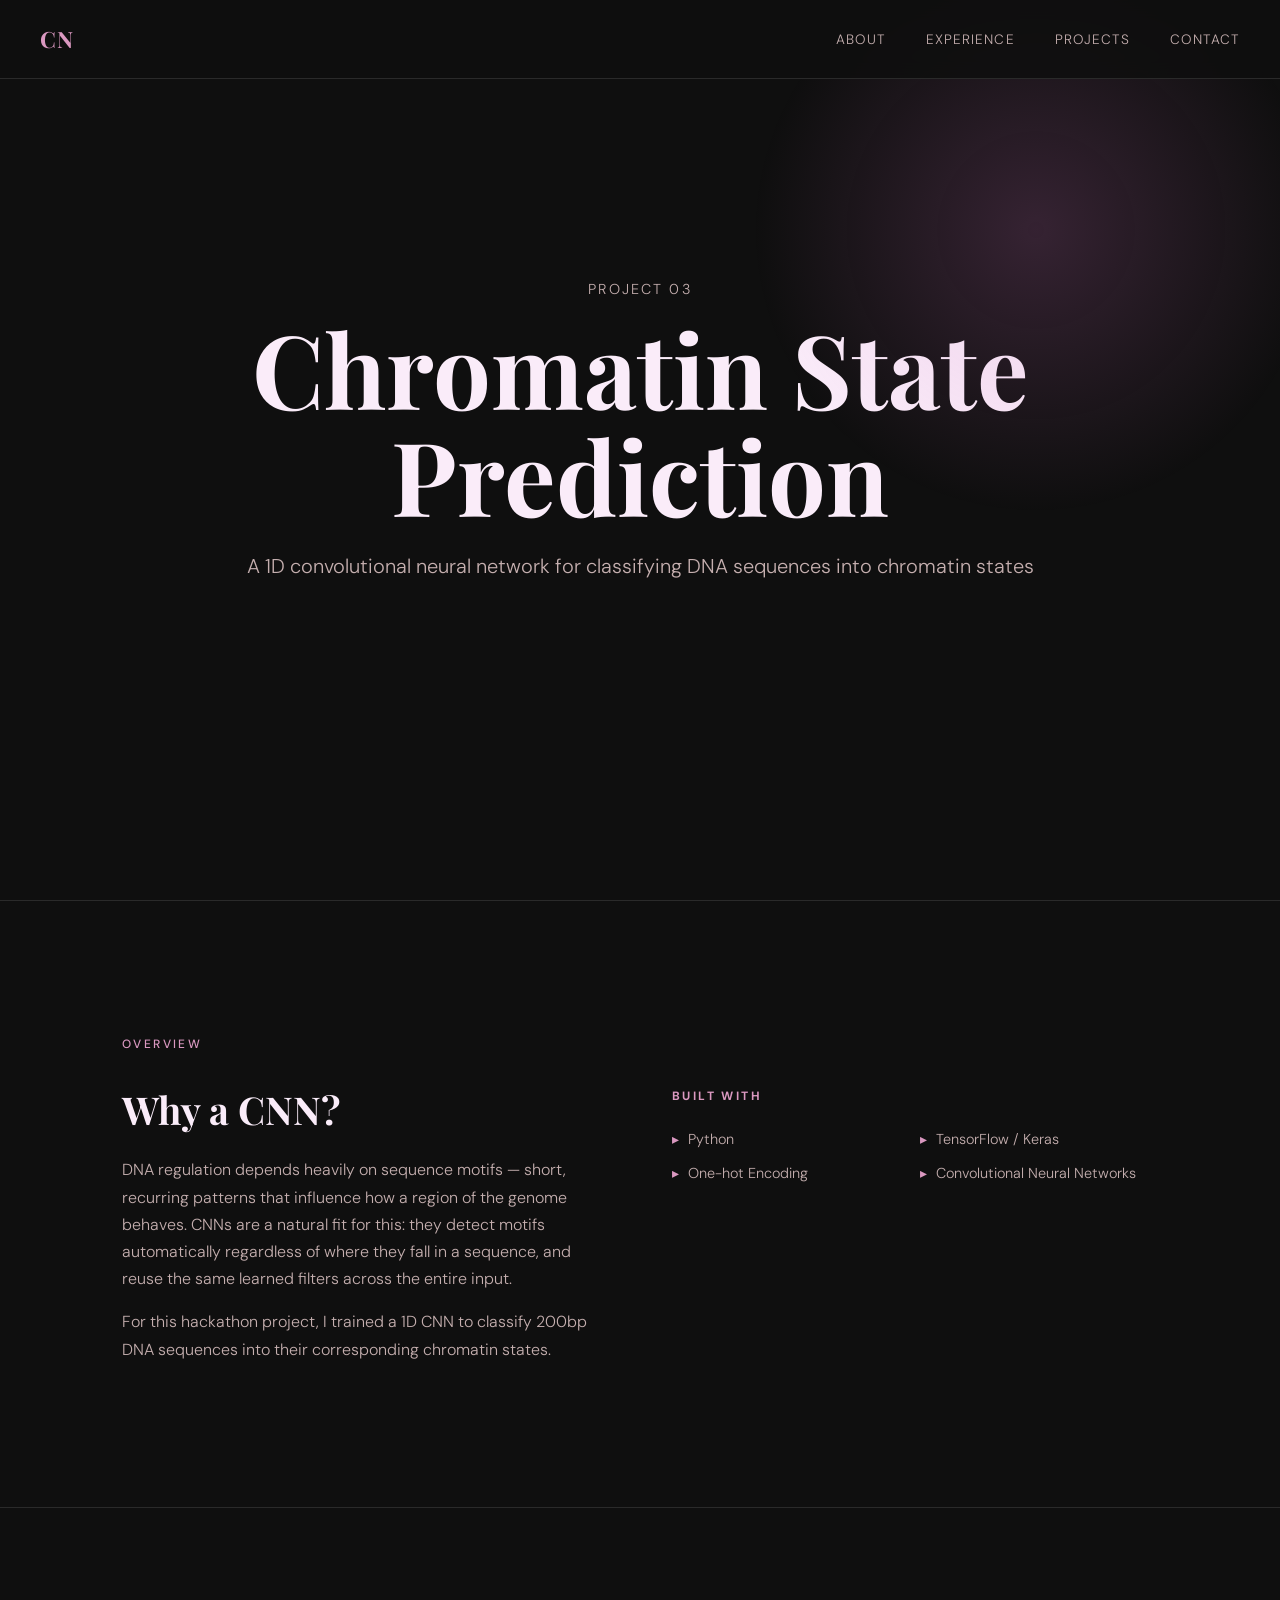
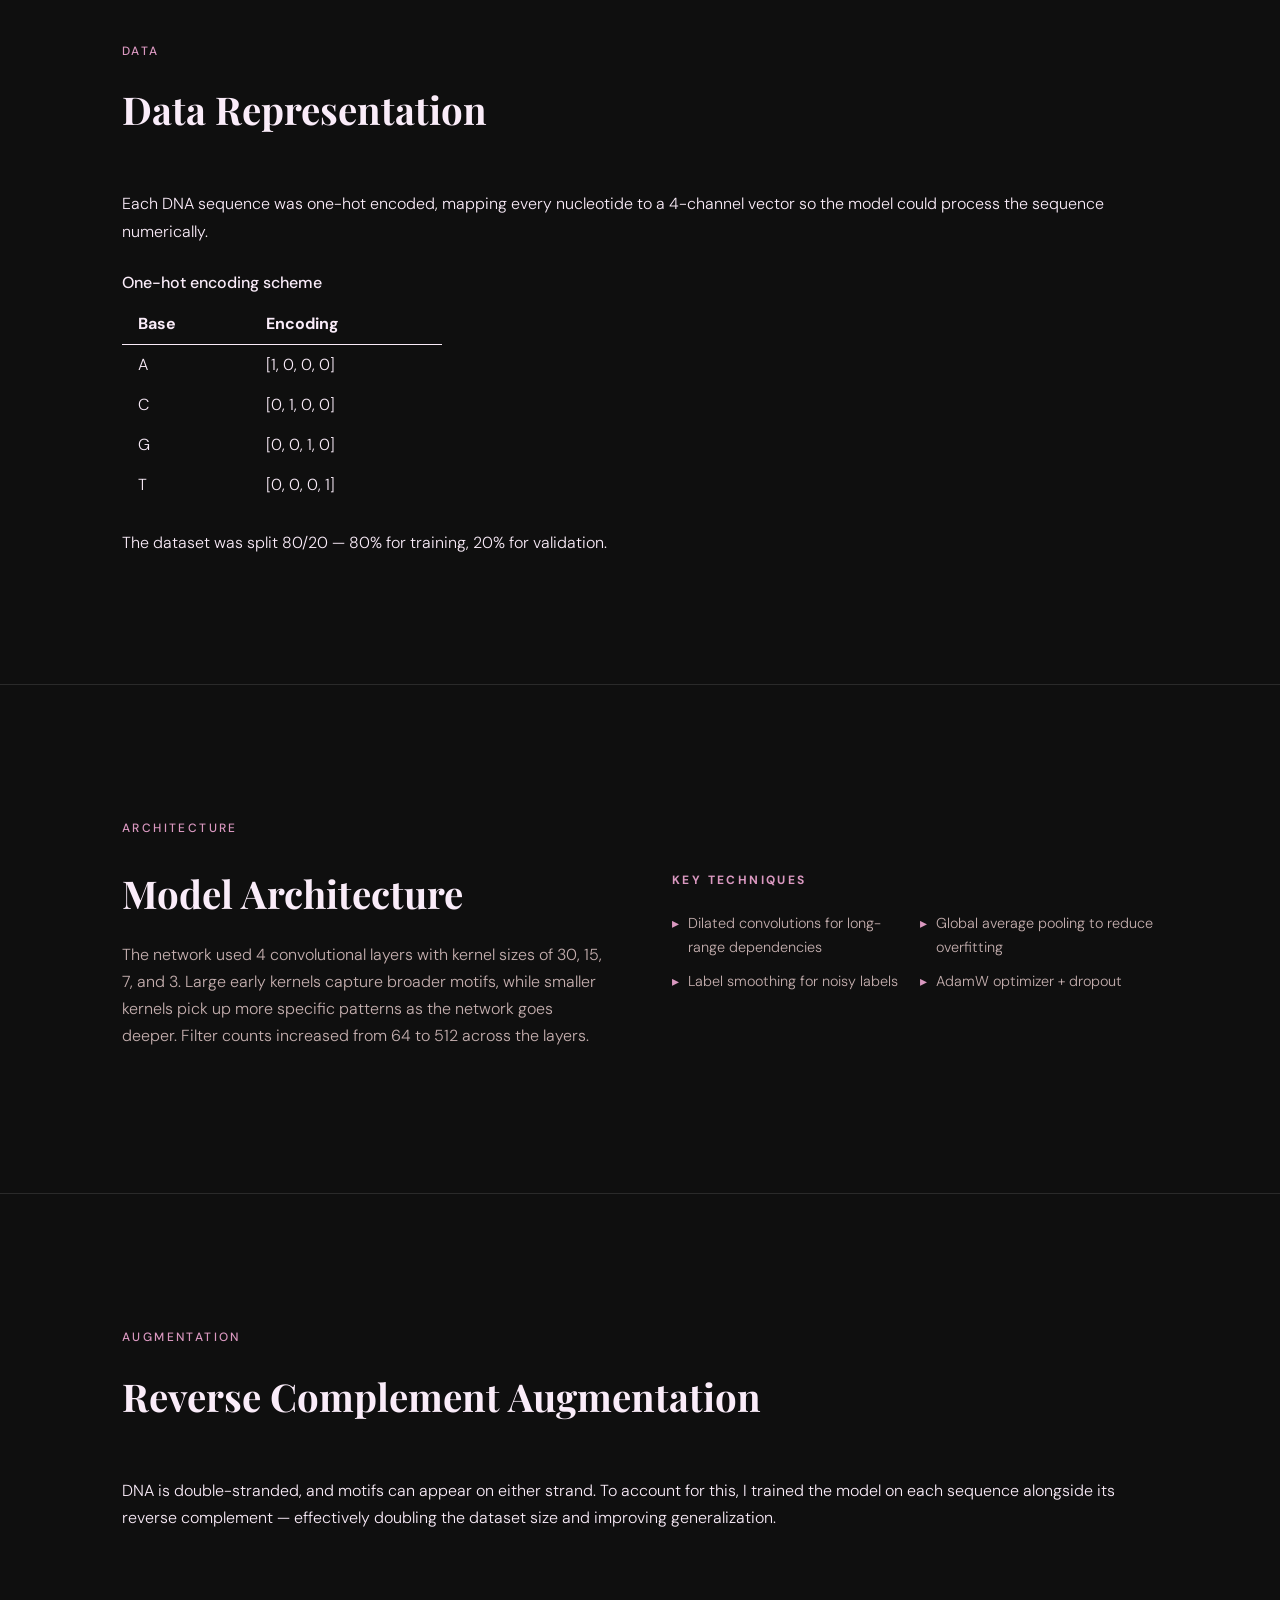
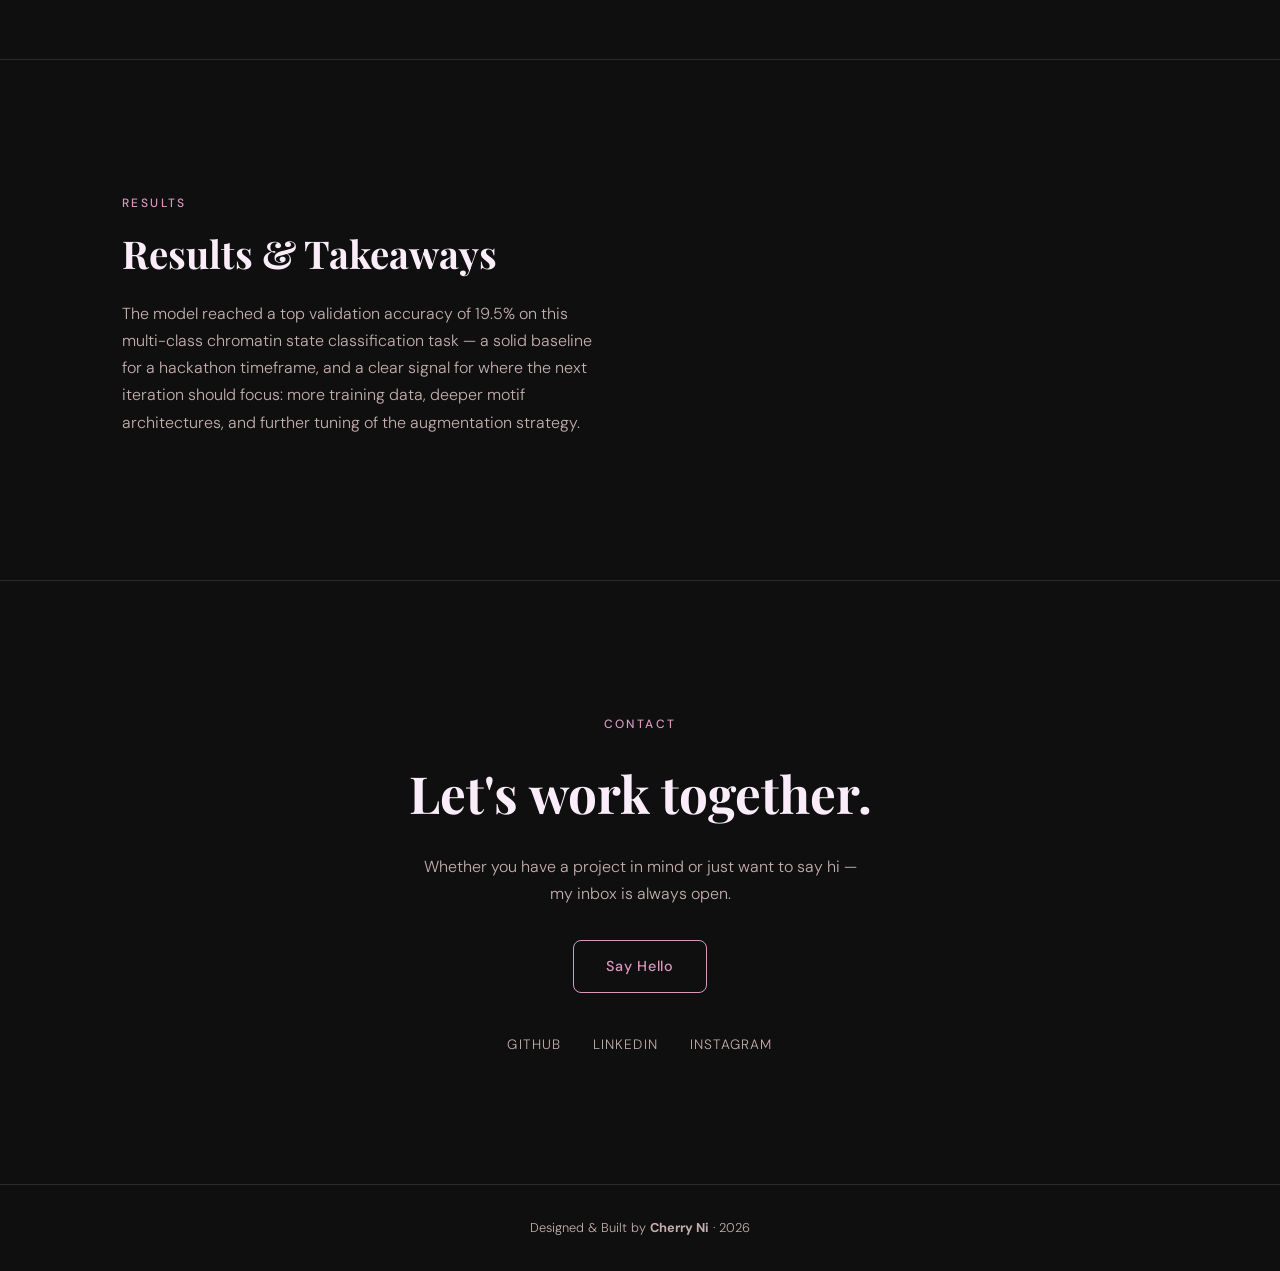
==== commit 99e58aa5: "added experience.html" ====
--- a/chromatin.html
+++ b/chromatin.html
@@ -9,13 +9,14 @@
 <link href="https://fonts.googleapis.com/css2?family=Playfair+Display:ital,wght@0,700;1,400&family=DM+Sans:wght@300;400;500&display=swap" rel="stylesheet" />
 <link rel="stylesheet" href="style.css" />
 </head>
+
 <body>
-
 <!-- NAVIGATION -->
 <nav>
 <div class="nav-logo"><a href="index.html" style="color:inherit;text-decoration:none;">CN</a></div>
 <ul class="nav-links">
 <li><a href="index.html#about">About</a></li>
+<li><a href="experience.html">Experience</a></li>
 <li><a href="index.html#projects">Projects</a></li>
 <li><a href="index.html#contact">Contact</a></li>
 </ul>
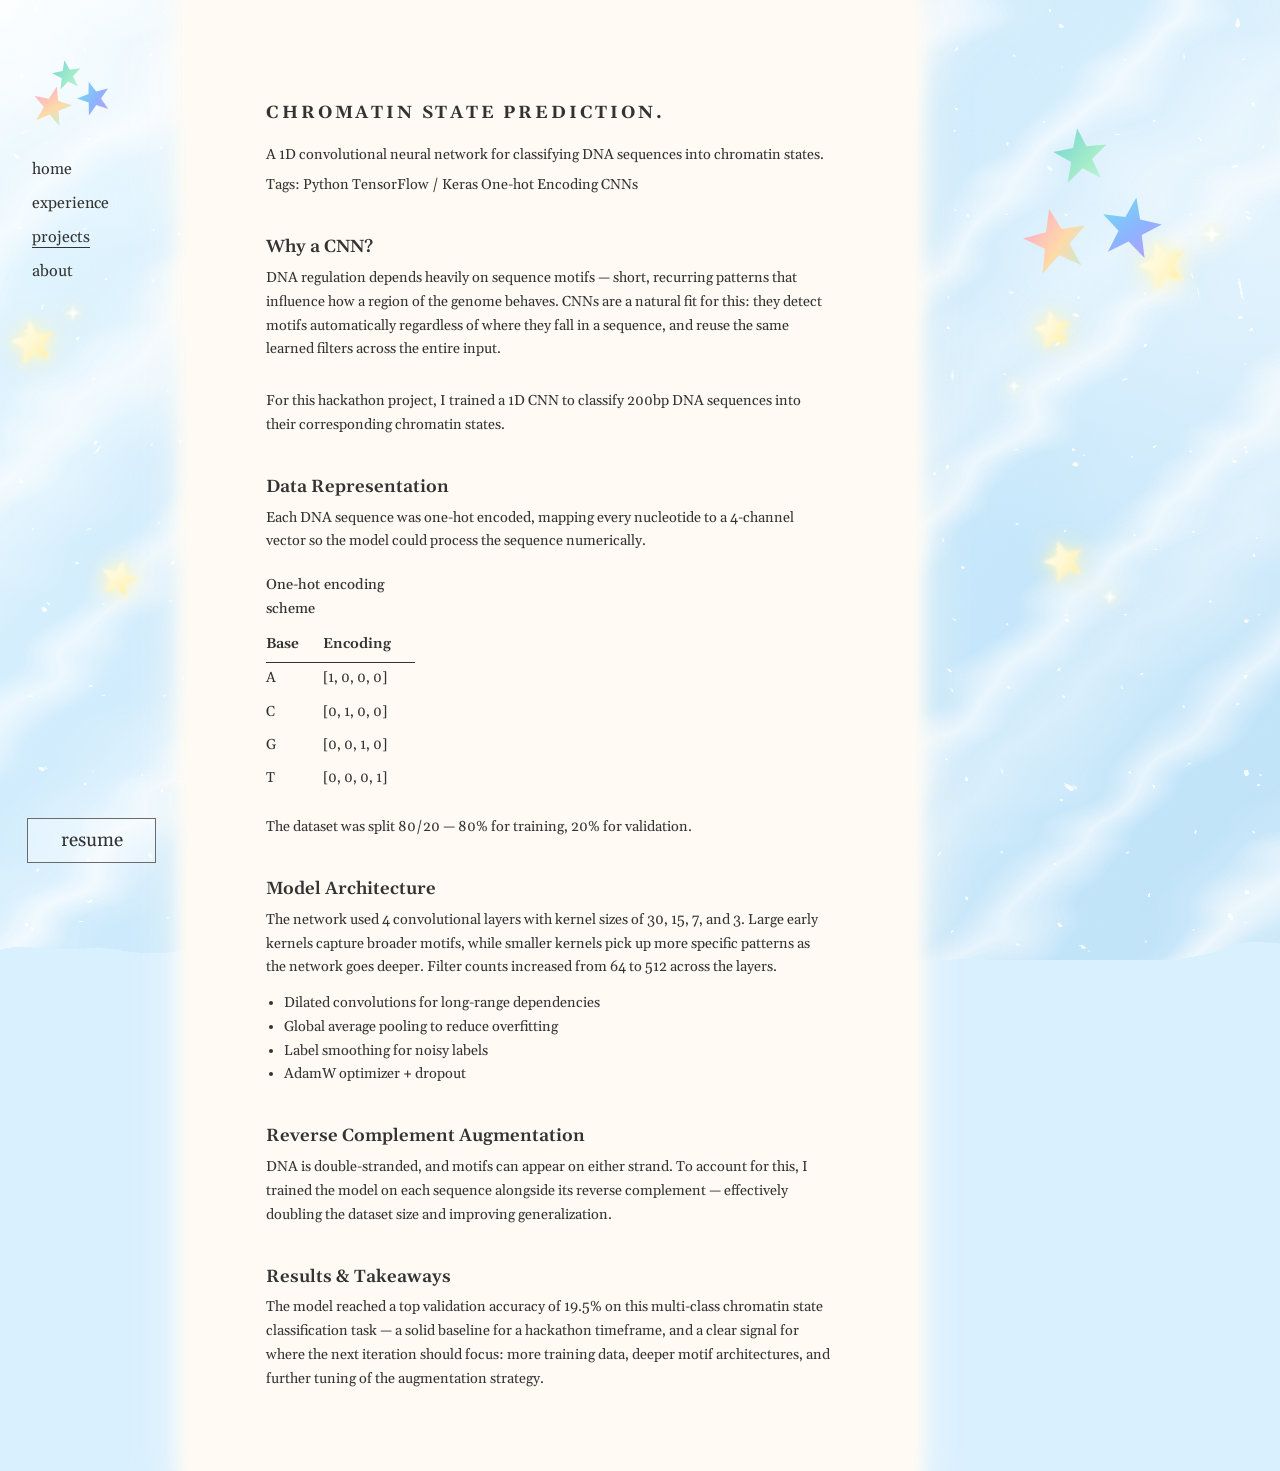
==== commit 35d343ca: "updated stylesheet and added about section" ====
--- a/chromatin.html
+++ b/chromatin.html
@@ -1,174 +1,141 @@
 <!DOCTYPE html>
 <html lang="en">
-<head>
-<meta charset="UTF-8" />
-<meta name="viewport" content="width=device-width, initial-scale=1.0" />
-<title>Chromatin State Prediction — Cherry Ni</title>
-<link rel="preconnect" href="https://fonts.googleapis.com" />
-<link rel="preconnect" href="https://fonts.gstatic.com" crossorigin />
-<link href="https://fonts.googleapis.com/css2?family=Playfair+Display:ital,wght@0,700;1,400&family=DM+Sans:wght@300;400;500&display=swap" rel="stylesheet" />
-<link rel="stylesheet" href="style.css" />
-</head>
+  <head>
+    <meta charset="UTF-8" />
+    <meta name="viewport" content="width=device-width, initial-scale=1.0" />
+    <title>Chromatin State Prediction — Cherry Ni</title>
+    <link rel="preconnect" href="https://fonts.googleapis.com" />
+    <link rel="preconnect" href="https://fonts.gstatic.com" crossorigin />
+    <link href="https://fonts.googleapis.com/css2?family=Alex+Brush&family=Gelasio:ital,wght@0,400..700;1,400..700&display=swap" rel="stylesheet" />
+    <link rel="stylesheet" href="style.css" />
+    <script src="water.js" defer></script>
+  </head>
+  <body>
+    <a class="skip-link" href="#main">Skip to content</a>
 
-<body>
-<!-- NAVIGATION -->
-<nav>
-<div class="nav-logo"><a href="index.html" style="color:inherit;text-decoration:none;">CN</a></div>
-<ul class="nav-links">
-<li><a href="index.html#about">About</a></li>
-<li><a href="experience.html">Experience</a></li>
-<li><a href="index.html#projects">Projects</a></li>
-<li><a href="index.html#contact">Contact</a></li>
-</ul>
-</nav>
+    <!-- WATER BACKGROUND -->
+    <div class="water" aria-hidden="true"></div>
+    <div class="water-stars" aria-hidden="true">
+      <span class="star star--sparkle" style="left: 70px; top: 380px; width: 46px;"></span>
+      <span class="star star--sparkle" style="left: 160px; top: 620px; width: 38px;"></span>
+      <span class="star star--sparkle" style="left: calc(var(--right) + 225px); top: 300px; width: 50px;"></span>
+      <span class="star star--sparkle" style="left: calc(var(--right) + 120px); top: 370px; width: 40px;"></span>
+      <span class="star star--sparkle" style="left: calc(var(--right) + 420px); top: 395px; width: 58px;"></span>
+      <span class="star star--sparkle" style="left: calc(var(--right) + 130px); top: 600px; width: 42px;"></span>
+      <span class="glint" style="left: 125px; top: 365px; width: 16px;"></span>
+      <span class="glint" style="left: 45px; top: 560px; width: 12px;"></span>
+      <span class="glint" style="left: calc(var(--right) + 290px); top: 285px; width: 18px;"></span>
+      <span class="glint" style="left: calc(var(--right) + 95px); top: 440px; width: 12px;"></span>
+      <span class="glint" style="left: calc(var(--right) + 395px); top: 470px; width: 16px;"></span>
+      <span class="glint" style="left: calc(var(--right) + 190px); top: 650px; width: 14px;"></span>
+    </div>
+    <svg class="water-defs" aria-hidden="true" focusable="false">
+      <filter id="water-ripple" x="0" y="0" width="100%" height="100%">
+        <feTurbulence type="fractalNoise" baseFrequency="0.006 0.014" numOctaves="2" seed="7" result="noise">
+          <animate attributeName="baseFrequency" dur="14s" values="0.006 0.014;0.009 0.021;0.006 0.014" repeatCount="indefinite" />
+        </feTurbulence>
+        <feDisplacementMap in="SourceGraphic" in2="noise" scale="70" xChannelSelector="R" yChannelSelector="G" />
+      </filter>
+    </svg>
 
-<!-- PROJECT HERO -->
-<section class="hero">
-<div class="hero-content">
-<p class="hero-eyebrow">Project 03</p>
-<h1 class="hero-name">Chromatin State Prediction</h1>
-<p class="hero-tagline">A 1D convolutional neural network for classifying DNA sequences into chromatin states</p>
-</div>
-<div class="hero-decoration" aria-hidden="true"></div>
-</section>
+    <!-- SIDEBAR -->
+    <nav class="sidebar" aria-label="Main">
+      <a href="index.html" class="sidebar-logo" aria-label="Cherry Ni, home">
+        <span class="star star--teal" style="left: 20px; top: 0; width: 30px;"></span>
+        <span class="star star--pink" style="left: 0; top: 26px; width: 40px;"></span>
+        <span class="star star--blue" style="left: 45px; top: 21px; width: 34px;"></span>
+      </a>
+      <ul class="nav-links">
+        <li><a href="index.html">home</a></li>
+        <li><a href="experience.html">experience</a></li>
+        <li><a href="projects.html" aria-current="page">projects</a></li>
+        <li><a href="about.html">about</a></li>
+      </ul>
+      <a href="resume.pdf" class="btn-resume" target="_blank">resume</a>
+    </nav>
 
-<!-- OVERVIEW -->
-<section class="about" id="overview">
-<div class="container">
-<span class="section-label">Overview</span>
-<div class="about-grid">
-<div class="about-text">
-<h2>Why a CNN?</h2>
-<p>
-DNA regulation depends heavily on sequence motifs — short, recurring patterns that
-influence how a region of the genome behaves. CNNs are a natural fit for this: they
-detect motifs automatically regardless of where they fall in a sequence, and reuse
-the same learned filters across the entire input.
-</p>
-<p>
-For this hackathon project, I trained a 1D CNN to classify 200bp DNA sequences into
-their corresponding chromatin states.
-</p>
-</div>
-<div class="skills-list">
-<h3>Built With</h3>
-<ul>
-<li>Python</li>
-<li>TensorFlow / Keras</li>
-<li>One-hot Encoding</li>
-<li>Convolutional Neural Networks</li>
-</ul>
-</div>
-</div>
-</div>
-</section>
+    <!-- PROJECT -->
+    <main id="main" class="page">
+      <h1 class="section-title">Chromatin State Prediction.</h1>
+      <p>A 1D convolutional neural network for classifying DNA sequences into chromatin states.</p>
+      <p class="entry-tags">Tags: <span>Python</span> <span>TensorFlow / Keras</span> <span>One-hot Encoding</span> <span>CNNs</span></p>
 
-<!-- DATA REPRESENTATION -->
-<section class="projects" id="data">
-<div class="container">
-<span class="section-label">Data</span>
-<h2>Data Representation</h2>
-<p>
-Each DNA sequence was one-hot encoded, mapping every nucleotide to a 4-channel vector
-so the model could process the sequence numerically.
-</p>
-<table style="margin: 1.5rem 0; border-collapse: collapse; width: 100%; max-width: 320px;">
-<caption style="text-align:left; margin-bottom: 0.5rem; font-weight: 500;">One-hot encoding scheme</caption>
-<thead>
-<tr>
-<th scope="col" style="text-align:left; padding: 0.4rem 1rem; border-bottom: 1px solid currentColor;">Base</th>
-<th scope="col" style="text-align:left; padding: 0.4rem 1rem; border-bottom: 1px solid currentColor;">Encoding</th>
-</tr>
-</thead>
-<tbody>
-<tr><td style="padding: 0.4rem 1rem;">A</td><td style="padding: 0.4rem 1rem;">[1, 0, 0, 0]</td></tr>
-<tr><td style="padding: 0.4rem 1rem;">C</td><td style="padding: 0.4rem 1rem;">[0, 1, 0, 0]</td></tr>
-<tr><td style="padding: 0.4rem 1rem;">G</td><td style="padding: 0.4rem 1rem;">[0, 0, 1, 0]</td></tr>
-<tr><td style="padding: 0.4rem 1rem;">T</td><td style="padding: 0.4rem 1rem;">[0, 0, 0, 1]</td></tr>
-</tbody>
-</table>
-<p>The dataset was split 80/20 — 80% for training, 20% for validation.</p>
-</div>
-</section>
+      <section class="subsection">
+        <h2>Why a CNN?</h2>
+        <p>
+          DNA regulation depends heavily on sequence motifs — short, recurring patterns that
+          influence how a region of the genome behaves. CNNs are a natural fit for this: they
+          detect motifs automatically regardless of where they fall in a sequence, and reuse
+          the same learned filters across the entire input.
+        </p>
+        <p>
+          For this hackathon project, I trained a 1D CNN to classify 200bp DNA sequences into
+          their corresponding chromatin states.
+        </p>
+      </section>
 
-<!-- MODEL ARCHITECTURE -->
-<section class="about" id="architecture">
-<div class="container">
-<span class="section-label">Architecture</span>
-<div class="about-grid">
-<div class="about-text">
-<h2>Model Architecture</h2>
-<p>
-The network used 4 convolutional layers with kernel sizes of 30, 15, 7, and 3.
-Large early kernels capture broader motifs, while smaller kernels pick up more
-specific patterns as the network goes deeper. Filter counts increased from 64 to 512
-across the layers.
-</p>
-</div>
-<div class="skills-list">
-<h3>Key Techniques</h3>
-<ul>
-<li>Dilated convolutions for long-range dependencies</li>
-<li>Global average pooling to reduce overfitting</li>
-<li>Label smoothing for noisy labels</li>
-<li>AdamW optimizer + dropout</li>
-</ul>
-</div>
-</div>
-</div>
-</section>
+      <section class="subsection">
+        <h2>Data Representation</h2>
+        <p>
+          Each DNA sequence was one-hot encoded, mapping every nucleotide to a 4-channel vector
+          so the model could process the sequence numerically.
+        </p>
+        <table class="encoding-table">
+          <caption>One-hot encoding scheme</caption>
+          <thead>
+            <tr><th scope="col">Base</th><th scope="col">Encoding</th></tr>
+          </thead>
+          <tbody>
+            <tr><td>A</td><td>[1, 0, 0, 0]</td></tr>
+            <tr><td>C</td><td>[0, 1, 0, 0]</td></tr>
+            <tr><td>G</td><td>[0, 0, 1, 0]</td></tr>
+            <tr><td>T</td><td>[0, 0, 0, 1]</td></tr>
+          </tbody>
+        </table>
+        <p>The dataset was split 80/20 — 80% for training, 20% for validation.</p>
+      </section>
 
-<!-- AUGMENTATION -->
-<section class="projects" id="augmentation">
-<div class="container">
-<span class="section-label">Augmentation</span>
-<h2>Reverse Complement Augmentation</h2>
-<p>
-DNA is double-stranded, and motifs can appear on either strand. To account for this,
-I trained the model on each sequence alongside its reverse complement — effectively
-doubling the dataset size and improving generalization.
-</p>
-</div>
-</section>
+      <section class="subsection">
+        <h2>Model Architecture</h2>
+        <p>
+          The network used 4 convolutional layers with kernel sizes of 30, 15, 7, and 3.
+          Large early kernels capture broader motifs, while smaller kernels pick up more
+          specific patterns as the network goes deeper. Filter counts increased from 64 to 512
+          across the layers.
+        </p>
+        <ul>
+          <li>Dilated convolutions for long-range dependencies</li>
+          <li>Global average pooling to reduce overfitting</li>
+          <li>Label smoothing for noisy labels</li>
+          <li>AdamW optimizer + dropout</li>
+        </ul>
+      </section>
 
-<!-- RESULTS -->
-<section class="about" id="results">
-<div class="container">
-<span class="section-label">Results</span>
-<div class="about-text">
-<h2>Results &amp; Takeaways</h2>
-<p>
-The model reached a top validation accuracy of 19.5% on this multi-class chromatin
-state classification task — a solid baseline for a hackathon timeframe, and a clear
-signal for where the next iteration should focus: more training data, deeper motif
-architectures, and further tuning of the augmentation strategy.
-</p>
-</div>
-</div>
-</section>
+      <section class="subsection">
+        <h2>Reverse Complement Augmentation</h2>
+        <p>
+          DNA is double-stranded, and motifs can appear on either strand. To account for this,
+          I trained the model on each sequence alongside its reverse complement — effectively
+          doubling the dataset size and improving generalization.
+        </p>
+      </section>
 
-<!-- CONTACT / BACK -->
-<section class="contact" id="contact">
-<div class="container">
-<span class="section-label">Contact</span>
-<h2>Let's work together.</h2>
-<p>Whether you have a project in mind or just want to say hi — my inbox is always open.</p>
-<a href="mailto:cherryni@g.ucla.edu" class="btn btn-outline">Say Hello</a>
-<div class="social-links">
-<a href="https://github.com/cherrynii" target="_blank">GitHub</a>
-<a href="https://www.linkedin.com/in/cherry-ni-07588b32b/" target="_blank">LinkedIn</a>
-<a href="https://www.instagram.com/cherryini/" target="_blank">Instagram</a>
-</div>
-</div>
-</section>
+      <section class="subsection">
+        <h2>Results &amp; Takeaways</h2>
+        <p>
+          The model reached a top validation accuracy of 19.5% on this multi-class chromatin
+          state classification task — a solid baseline for a hackathon timeframe, and a clear
+          signal for where the next iteration should focus: more training data, deeper motif
+          architectures, and further tuning of the augmentation strategy.
+        </p>
+      </section>
+    </main>
 
-<!-- FOOTER -->
-<footer>
-<p>Designed &amp; Built by <strong>Cherry Ni</strong> · <span id="year"></span></p>
-</footer>
-
-<script>
-document.getElementById('year').textContent = new Date().getFullYear();
-</script>
-</body>
+    <!-- DECORATION -->
+    <div class="decor" aria-hidden="true">
+      <span class="star star--teal" style="left: 140px; top: 128px; width: 56px; --tilt: -8deg;"></span>
+      <span class="star star--pink" style="left: 110px; top: 208px; width: 66px; --tilt: -12deg;"></span>
+      <span class="star star--blue" style="left: 187px; top: 197px; width: 62px; --tilt: 10deg;"></span>
+    </div>
+  </body>
 </html>
--- a/style.css
+++ b/style.css
@@ -1,23 +1,28 @@
 /* =========================================
-   PORTFOLIO STARTER — style.css
+   PORTFOLIO — style.css
    ========================================= */
 
 /* --- CSS Variables (your design tokens) --- */
 :root {
-  --color-bg:       #0f0f0f;
-  --color-surface:  #1a1a1a;
-  --color-border:   #2a2a2a;
-  --color-text:     #faecf9;
-  --color-muted:    #c5afaf;
-  --color-accent:   #da98c0;       /* warm gold */
-  --color-accent2:  #e9c8e1;
-
-  --font-display:  'Playfair Display', Georgia, serif;
-  --font-body:     'DM Sans', sans-serif;
-
-  --radius:  8px;
-  --max-w:   1100px;
-  --gap:     2rem;
+  --color-page:     #fffbf4;
+  --color-text:     #333333;
+  --color-muted:    #4a4a4a;
+  --color-border:   #6b6b6b;
+  --color-accent:   #44a6d0;
+  --color-water:    #d9f0ff;
+
+  /* holographic star gradients */
+  --holo-pink:  linear-gradient(135deg, #ff9fd2 0%, #ffd9a8 55%, #b8f1e4 100%);
+  --holo-teal:  linear-gradient(135deg, #6fd3d6 0%, #a4ecc9 60%, #c9f3e2 100%);
+  --holo-blue:  linear-gradient(135deg, #6fe3f2 0%, #8db3ff 55%, #c19dff 100%);
+
+  --font-display:  'Alex Brush', Georgia, serif;
+  --font-nav:      'Gelasio', Georgia, serif;
+  --font-body:     'Gelasio', 'Helvetica Neue', sans-serif;
+
+  --sidebar-w:  188px;
+  --page-w:     725px;
+  --right:      calc(var(--sidebar-w) + var(--page-w) + 60px);
 }
 
 /* --- Reset --- */
@@ -32,17 +37,18 @@
 }
 
 body {
-  background-color: var(--color-bg);
+  min-height: 100vh;
   color: var(--color-text);
   font-family: var(--font-body);
   font-weight: 300;
-  line-height: 1.7;
-  font-size: 1rem;
+  font-size: 0.9rem;
+  word-spacing: 5;
+  line-height: 1.65;
+  background: var(--color-water);
 }
 
 a {
   color: inherit;
-  text-decoration: none;
 }
 
 ul {
@@ -54,361 +60,509 @@
   display: block;
 }
 
-/* --- Utility --- */
-.container {
-  max-width: var(--max-w);
-  margin: 0 auto;
-  padding: 0 2rem;
-}
-
-.section-label {
-  display: inline-block;
-  font-size: 0.75rem;
-  letter-spacing: 0.2em;
-  text-transform: uppercase;
-  color: var(--color-accent);
-  margin-bottom: 1rem;
-  font-weight: 500;
-}
-
-/* --- Buttons --- */
-.btn {
-  display: inline-block;
-  padding: 0.85rem 2rem;
-  background: var(--color-accent);
-  color: #0f0f0f;
-  font-family: var(--font-body);
-  font-size: 0.9rem;
-  font-weight: 500;
-  letter-spacing: 0.05em;
-  border-radius: var(--radius);
-  transition: opacity 0.2s ease, transform 0.2s ease;
-  cursor: pointer;
-  border: none;
-}
-
-.btn:hover {
-  opacity: 0.85;
-  transform: translateY(-2px);
-}
-
-.btn-outline {
-  background: transparent;
-  color: var(--color-accent);
-  border: 1px solid var(--color-accent);
-}
-
-.btn-outline:hover {
-  background: var(--color-accent);
-  color: #0f0f0f;
-  opacity: 1;
-}
-
-/* =========================================
-   NAVIGATION
-   ========================================= */
-nav {
+:focus-visible {
+  outline: 2px solid #5a8fd8;
+  outline-offset: 3px;
+}
+
+.skip-link {
+  position: absolute;
+  left: 1rem;
+  top: -3rem;
+  z-index: 200;
+  padding: 0.5rem 1rem;
+  background: var(--color-page);
+  border: 1px solid var(--color-border);
+}
+
+.skip-link:focus {
+  top: 1rem;
+}
+
+/* =========================================
+   WATER BACKGROUND
+   Fabric-like gradients + sparkles, rippled by the
+   #water-ripple SVG filter in each page
+   ========================================= */
+.water {
+  position: fixed;
+  inset: -60px; /* bleed past the edges so the ripple never shows a seam */
+  z-index: -1;
+  background-color: var(--color-water);
+  background-image:
+    radial-gradient(circle, rgba(255, 255, 255, 0.95) 0 1.2px, transparent 2px),
+    radial-gradient(circle, rgba(255, 255, 255, 0.85) 0 2px, transparent 3px),
+    radial-gradient(circle, rgba(255, 255, 255, 0.7) 0 1px, transparent 1.6px),
+    /* diagonal light bands that flow toward the bottom-right corner;
+       each tile holds two bands so it repeats seamlessly */
+    linear-gradient(135deg, transparent 0 14%, rgba(255, 255, 255, 0.6) 25%, transparent 36% 64%, rgba(255, 255, 255, 0.6) 75%, transparent 86%),
+    linear-gradient(135deg, transparent 0 10%, rgba(255, 255, 255, 0.35) 25%, transparent 40% 60%, rgba(255, 255, 255, 0.35) 75%, transparent 90%),
+    /* bright source in the top-left corner */
+    radial-gradient(ellipse 55% 45% at 0% 0%, rgba(255, 255, 255, 0.9), transparent 70%),
+    radial-gradient(ellipse 40% 60% at 95% 30%, rgba(255, 255, 255, 0.5), transparent 70%),
+    linear-gradient(135deg, #eefaff 0%, #d2edfd 35%, #c6e7fb 70%, #bfe2f8 100%);
+  background-size:
+    97px 113px,
+    173px 151px,
+    61px 79px,
+    240px 240px,
+    420px 420px,
+    100% 100%, 100% 100%, 100% 100%;
+  filter: url(#water-ripple);
+  animation: water-flow 24s linear infinite;
+}
+
+/* every offset is a whole number of tiles, so the loop has no jump */
+@keyframes water-flow {
+  from {
+    background-position:
+      0 0,
+      40px 70px,
+      25px 15px,
+      0 0,
+      0 0,
+      0 0, 0 0, 0 0;
+  }
+  to {
+    background-position:
+      194px 226px,
+      213px 221px,
+      147px 173px,
+      480px 480px,
+      420px 420px,
+      0 0, 0 0, 0 0;
+  }
+}
+
+/* stars sit above the water but outside the ripple filter, so they stay crisp */
+.water-stars {
+  position: fixed;
+  inset: -60px;
+  z-index: -1;
+  pointer-events: none;
+  /* the blur sits on the layer (not each star) because clip-path would cut it off */
+  filter:
+    blur(1px)
+    drop-shadow(0 0 5px rgba(255, 248, 200, 1))
+    drop-shadow(0 0 12px rgba(255, 244, 180, 0.85));
+}
+
+/* small four-point glints that twinkle around the stars */
+.glint {
+  position: absolute;
+  aspect-ratio: 1;
+  clip-path: polygon(50% 0%, 60% 40%, 100% 50%, 60% 60%, 50% 100%, 40% 60%, 0% 50%, 40% 40%);
+  background: #ffffff;
+  animation: twinkle 2.2s ease-in-out infinite;
+}
+
+.water-defs {
+  position: absolute;
+  width: 0;
+  height: 0;
+}
+
+/* =========================================
+   CURSOR GLOW + WATER RIPPLES (water.js)
+   ========================================= */
+.cursor-glow {
   position: fixed;
   top: 0;
   left: 0;
-  right: 0;
+  z-index: 300;
+  width: 56px;
+  height: 56px;
+  margin: -28px 0 0 -28px;
+  border-radius: 50%;
+  background: radial-gradient(circle, rgba(120, 195, 255, 0.55) 0%, rgba(180, 165, 255, 0.25) 40%, transparent 70%);
+  pointer-events: none;
+  opacity: 0;
+  transition: opacity 0.1s;
+}
+
+.cursor-glow.is-visible {
+  opacity: 1;
+}
+
+.ripples {
+  position: fixed;
+  inset: 0;
+  pointer-events: none;
+  overflow: hidden;
+}
+
+.ripple {
+  position: absolute;
+  border-radius: 50%;
+  border: 2.5px solid rgba(255, 255, 255, 1);
+  box-shadow: 0 0 10px rgba(80, 165, 235, 0.6), inset 0 0 10px rgba(80, 165, 235, 0.45);
+  transform: translate(-50%, -50%) scale(0);
+  animation: ripple 3s cubic-bezier(0.2, 0.6, 0.35, 1) forwards;
+}
+
+@keyframes ripple {
+  from {
+    transform: translate(-50%, -50%) scale(0);
+    opacity: 0.9;
+  }
+  to {
+    transform: translate(-50%, -50%) scale(1);
+    opacity: 0;
+  }
+}
+
+/* =========================================
+   SIDEBAR
+   ========================================= */
+.sidebar {
+  position: fixed;
+  top: 0;
+  bottom: 0;
+  left: 0;
   z-index: 100;
+  width: var(--sidebar-w);
+  padding: 3.75rem 1.7rem 2.3rem 2rem;
   display: flex;
-  align-items: center;
-  justify-content: space-between;
-  padding: 1.25rem 2.5rem;
-  background: rgba(15, 15, 15, 0.85);
-  backdrop-filter: blur(10px);
-  border-bottom: 1px solid var(--color-border);
-}
-
-.nav-logo {
-  font-family: var(--font-display);
-  font-size: 1.4rem;
-  font-weight: 700;
-  color: var(--color-accent);
-  letter-spacing: 0.05em;
+  flex-direction: column;
+  pointer-events: none; /* let the water stars behind it be hovered */
+}
+
+.sidebar > * {
+  pointer-events: auto;
+}
+
+/* star cluster above the nav, links home */
+.sidebar-logo {
+  position: relative;
+  display: block;
+  width: 80px;
+  height: 66px;
+  margin-bottom: 1.9rem;
 }
 
 .nav-links {
   display: flex;
-  gap: 2.5rem;
+  flex-direction: column;
+  gap: 0.45rem;
 }
 
 .nav-links a {
-  font-size: 0.85rem;
-  letter-spacing: 0.08em;
+  font-family: var(--font-nav);
+  font-size: 1rem;
+  text-decoration: none;
+  text-underline-offset: 5px;
+  transition: opacity 0.2s;
+}
+
+.nav-links a:hover {
+  opacity: 0.6;
+}
+
+.nav-links a[aria-current="page"] {
+  text-decoration: underline;
+  text-decoration-thickness: 1px;
+}
+
+.btn-resume {
+  display: block;
+  width: 129px;
+  margin-top: auto;
+  margin-left: -5px;
+  padding: 0.35rem 0;
+  text-align: center;
+  font-family: var(--font-nav);
+  font-size: 1.2rem;
+  text-decoration: none;
+  border: 1px solid var(--color-border);
+  background: rgba(255, 255, 255, 0.35);
+  transition: background 0.2s;
+}
+
+.btn-resume:hover {
+  background: rgba(255, 255, 255, 0.85);
+}
+
+/* =========================================
+   MAIN PAGE COLUMN
+   ========================================= */
+.page {
+  position: relative;
+  z-index: 1;
+  width: min(var(--page-w), 100vw - var(--sidebar-w));
+  min-height: 100vh;
+  margin-left: var(--sidebar-w);
+  padding: 6.2rem 5rem 5rem 4.9rem;
+  background: var(--color-page);
+  /* feathered shoreline: the sand fades out into a damp edge, then the water */
+  box-shadow:
+    0 0 14px 10px var(--color-page),
+    0 0 40px 22px rgba(255, 251, 243, 0.45);
+}
+
+.section-title {
+  font-family: var(--font-body);
+  font-size: 1.1rem;
+  font-weight: 700;
   text-transform: uppercase;
-  color: var(--color-muted);
-  transition: color 0.2s;
-}
-
-.nav-links a:hover {
-  color: var(--color-text);
-}
-
-/* =========================================
-   HERO
+  letter-spacing: 0.16em;
+  margin-bottom: 1rem;
+}
+
+.page p + p {
+  margin-top: 1.75rem;
+}
+
+.page p a {
+  text-underline-offset: 3px;
+}
+
+/* =========================================
+   HOME / HERO
    ========================================= */
 .hero {
-  min-height: 100vh;
-  display: flex;
-  justify-content: center;
-  align-items: center;
-  padding: 0 2.5rem;
   position: relative;
-  overflow: hidden;
-}
-
-.hero-content {
-  max-width: var(--max-w);
-  margin: 0 auto;
-  width: 100%;
-  text-align: center;
-  display: flex;
-  flex-direction: column;
-  align-items: center;
+  padding-top: 9.6rem;
   animation: fadeUp 0.9s ease both;
-}
-
-.hero-eyebrow {
-  font-size: 0.9rem;
-  letter-spacing: 0.15em;
-  text-transform: uppercase;
-  color: var(--color-muted);
-  margin-bottom: 0.75rem;
 }
 
 .hero-name {
   font-family: var(--font-display);
-  font-size: clamp(3.5rem, 8vw, 7rem);
-  line-height: 1.05;
+  font-size: 5rem;
+  font-weight: 560;
+  line-height: 1.1;
+}
+
+.hero-tagline,
+.hero-sub {
+  font-size: 2.1rem;
+  line-height: 1.25;
+}
+
+.hero-tagline {
+  margin-top: 0.3rem;
+  font-style: italic;
   font-weight: 700;
-  color: var(--color-text);
-  margin-bottom: 1.25rem;
-}
-
-.hero-tagline {
-  font-size: clamp(1rem, 2vw, 1.25rem);
-  color: var(--color-muted);
-  margin-bottom: 2.5rem;
-  font-weight: 300;
-}
-
-/* Decorative background circle */
-.hero-decoration {
+}
+
+.page .hero-sub {
+  margin-top: 0.15rem;
+  font-weight: 400;
+}
+
+.hero-stars {
   position: absolute;
-  top: -30%;
-  right: -20%;
-  width: 1000px;
-  height: 1000px;
-  border-radius: 60%;
-  background: radial-gradient(circle, rgba(201, 110, 186, 0.206) 0%, transparent 40%);
+  top: 10.2rem;
+  left: 21rem;
+  width: 80px;
+  height: 60px;
+}
+
+/* =========================================
+   STARS
+   ========================================= */
+.star {
+  position: absolute;
+  width: 36px;
+  aspect-ratio: 1;
+  clip-path: polygon(50% 0%, 62% 34%, 98% 36%, 69% 58%, 80% 94%, 50% 72%, 20% 94%, 31% 58%, 2% 36%, 38% 34%);
+  background: var(--holo-blue);
+  filter: drop-shadow(0 0 1px rgba(255, 255, 255, 0.8));
+  pointer-events: auto;
+  transform: rotate(var(--tilt));
+  transition: transform 0.9s cubic-bezier(0.34, 1.4, 0.64, 1);
+}
+
+/* every star sits slightly tilted; an inline --tilt overrides these */
+.star                  { --tilt: -10deg; }
+.star:nth-child(3n+2)  { --tilt: 14deg; }
+.star:nth-child(3n)    { --tilt: -18deg; }
+
+/* full spin on hover */
+.star:hover {
+  transform: rotate(calc(var(--tilt) + 360deg)) scale(1.15);
+}
+
+.star--pink  { background: var(--holo-pink); }
+.star--teal  { background: var(--holo-teal); }
+.star--blue  { background: var(--holo-blue); }
+.star--sparkle {
+  background: linear-gradient(135deg, #fffef6 0%, #fff8d6 45%, #fff1b3 75%, #fffdf0 100%);
+  animation: twinkle 3s ease-in-out infinite;
+}
+
+/* stagger the twinkles so they don't pulse together */
+.water-stars > :nth-child(2n)   { animation-delay: -0.8s; }
+.water-stars > :nth-child(3n)   { animation-delay: -1.6s; }
+.water-stars > :nth-child(5n)   { animation-delay: -2.3s; }
+
+@keyframes twinkle {
+  0%, 100% { opacity: 0.75; scale: 0.9; }
+  50%      { opacity: 1;    scale: 1.12; }
+}
+
+/* =========================================
+   RIGHT DECORATION PANEL
+   ========================================= */
+.decor {
+  position: fixed;
+  top: 0;
+  bottom: 0;
+  right: 0;
+  left: calc(var(--sidebar-w) + var(--page-w));
   pointer-events: none;
-}
-
-.hero-decoration-2 {
+  overflow: hidden;
+}
+
+/* Tilted "photo" cards — drop an <img> inside to show a picture */
+.photo {
   position: absolute;
-  bottom: -40%;
-  left: -25%;
-  width: 1200px;
-  height: 1200px;
-  border-radius: 50%;
-  background: radial-gradient(circle, rgba(201, 110, 186, 0.17) 0%, transparent 40%);
-  pointer-events: none;
-}
-
-
-
-/* =========================================
-   ABOUT
-   ========================================= */
-.about {
-  padding: 8rem 0;
-  border-top: 1px solid var(--color-border);
-}
-
-.about-grid {
+  width: 220px;
+  height: 300px;
+  background: #fbfbfb;
+  box-shadow: 0 6px 18px rgba(80, 100, 110, 0.12);
+  overflow: hidden;
+}
+
+.photo img {
+  width: 100%;
+  height: 100%;
+  object-fit: cover;
+}
+
+/* =========================================
+   ENTRIES (experience + projects)
+   ========================================= */
+.entry + .entry {
+  margin-top: 2.2rem;
+}
+
+.entry-date {
+  display: block;
+}
+
+.entry-title {
+  font-family: var(--font-body);
+  font-size: 1.1rem;
+  font-weight: 600;
+  line-height: 1.65;
+}
+
+.page .entry-tags {
+  margin-top: 0.4rem;
+}
+
+.entry-tags span + span::before {
+  content: '  ';  
+}
+
+.entry-link {
+  display: inline-block;
+  margin-top: 0.4rem;
+  font-weight: 500;
+  text-underline-offset: 3px;
+}
+
+/* =========================================
+   EXPERIENCE CARDS
+   ========================================= */
+.xp-card {
   display: grid;
-  grid-template-columns: 1fr 1fr;
-  gap: 4rem;
-  margin-top: 1rem;
-}
-
-.about-text h2 {
-  font-family: var(--font-display);
-  font-size: clamp(1.8rem, 3vw, 2.5rem);
-  font-weight: 700;
-  line-height: 1.2;
-  margin-bottom: 1.5rem;
-  color: var(--color-text);
-}
-
-.about-text p {
-  color: var(--color-muted);
-  margin-bottom: 1rem;
-  max-width: 480px;
-}
-
-.skills-list h3 {
-  font-size: 0.75rem;
-  letter-spacing: 0.2em;
+  grid-template-columns: 7.75rem 1fr;
+  gap: 1.25rem;
+  padding: 1.6rem 1.75rem 1.75rem;
+  border: 1px solid var(--color-accent);
+  border-radius: 12px;
+  background: rgba(255, 255, 255, 0.45);
+  transition: box-shadow 0.1s ease-out, background 0.1s ease-out;
+}
+
+.xp-card + .xp-card {
+  margin-top: 1.5rem;
+}
+
+.xp-card:hover {
+  background: rgba(255, 255, 255, 0.7);
+  box-shadow: 0 0 0 1px var(--color-accent), 0 0 18px 2px rgba(56, 110, 230, 0.35);
+}
+
+.page .xp-date {
+  margin: 0;
+  font-size: 0.9rem;
   text-transform: uppercase;
-  color: var(--color-accent);
-  margin-bottom: 1.25rem;
-}
-
-.skills-list ul {
-  display: grid;
-  grid-template-columns: 1fr 1fr;
-  gap: 0.6rem;
-}
-
-.skills-list ul li {
-  font-size: 0.9rem;
-  color: var(--color-muted);
-  padding-left: 1rem;
-  position: relative;
-}
-
-.skills-list ul li::before {
-  content: '▸';
-  position: absolute;
-  left: 0;
-  color: var(--color-accent);
-}
-
-/* =========================================
-   PROJECTS
-   ========================================= */
-.projects {
-  padding: 8rem 0;
-  border-top: 1px solid var(--color-border);
-}
-
-.projects h2 {
-  font-family: var(--font-display);
-  font-size: clamp(1.8rem, 3vw, 2.5rem);
-  margin-bottom: 3rem;
-}
-
-.projects-grid {
-  display: grid;
-  grid-template-columns: repeat(auto-fit, minmax(300px, 1fr));
-  gap: 1.5rem;
-}
-
-.project-card {
-  background: var(--color-surface);
-  border: 1px solid var(--color-border);
-  border-radius: calc(var(--radius) * 1.5);
-  padding: 2rem;
-  transition: border-color 0.3s, transform 0.3s;
-  display: flex;
-  flex-direction: column;
-  gap: 1rem;
-}
-
-.project-card:hover {
-  border-color: var(--color-accent);
-  transform: translateY(-4px);
-}
-
-.project-number {
-  font-family: var(--font-display);
-  font-size: 3rem;
-  font-style: italic;
-  color: var(--color-border);
-  line-height: 1;
-}
-
-.project-card h3 {
-  font-size: 1.15rem;
-  font-weight: 500;
-  color: var(--color-text);
-}
-
-.project-card p {
-  font-size: 0.9rem;
-  color: var(--color-muted);
-  flex: 1;
-}
-
-.project-tags {
+  letter-spacing: 0.04em;
+  line-height: 1.9;
+}
+
+.tags {
   display: flex;
   flex-wrap: wrap;
-  gap: 0.5rem;
-}
-
-.project-tags span {
-  font-size: 0.72rem;
-  padding: 0.25rem 0.65rem;
-  border-radius: 999px;
-  border: 1px solid var(--color-border);
-  color: var(--color-muted);
-  letter-spacing: 0.05em;
-}
-
-.project-link {
+  gap: 0.6rem;
+  margin-top: 0.8rem;
+}
+
+.tags li {
+  padding: 0.5rem;
   font-size: 0.85rem;
+  line-height: 1.2;
   color: var(--color-accent);
+  border: 1px solid var(--color-accent);
+  border-radius: 6px;
+}
+
+/* =========================================
+   PROJECT DETAIL (chromatin.html)
+   ========================================= */
+.subsection {
+  margin-top: 2.2rem;
+}
+
+.subsection h2 {
+  font-family: var(--font-body);
+  font-size: 1.1rem;
+  font-weight: 600;
+  margin-bottom: 0.3rem;
+}
+
+.subsection ul {
+  list-style: disc;
+  padding-left: 1.1rem;
+  margin-top: 0.75rem;
+}
+
+.encoding-table {
+  margin: 1.25rem 0;
+  border-collapse: collapse;
+}
+
+.encoding-table caption {
+  text-align: left;
   font-weight: 500;
-  transition: letter-spacing 0.2s;
-}
-
-.project-link:hover {
-  letter-spacing: 0.05em;
-}
-
-/* =========================================
-   CONTACT
-   ========================================= */
-.contact {
-  padding: 8rem 0;
-  border-top: 1px solid var(--color-border);
-  text-align: center;
-}
-
-.contact h2 {
-  font-family: var(--font-display);
-  font-size: clamp(2rem, 4vw, 3.5rem);
-  margin-bottom: 1rem;
-}
-
-.contact p {
-  color: var(--color-muted);
-  max-width: 440px;
-  margin: 0 auto 2rem;
-}
-
+  margin-bottom: 0.4rem;
+}
+
+.encoding-table th,
+.encoding-table td {
+  text-align: left;
+  padding: 0.3rem 1.5rem 0.3rem 0;
+}
+
+.encoding-table th {
+  font-weight: 600;
+  border-bottom: 1px solid currentColor;
+}
+
+/* =========================================
+   SOCIAL LINKS (about page)
+   ========================================= */
 .social-links {
   display: flex;
-  justify-content: center;
-  gap: 2rem;
-  margin-top: 2.5rem;
+  flex-wrap: wrap;
+  gap: 1.5rem;
+  margin-top: 1rem;
 }
 
 .social-links a {
-  font-size: 0.85rem;
-  letter-spacing: 0.08em;
-  text-transform: uppercase;
-  color: var(--color-muted);
-  transition: color 0.2s;
-}
-
-.social-links a:hover {
-  color: var(--color-accent);
-}
-
-/* =========================================
-   FOOTER
-   ========================================= */
-footer {
-  padding: 2rem;
-  text-align: center;
-  border-top: 1px solid var(--color-border);
-  font-size: 0.8rem;
-  color: var(--color-muted);
+  text-underline-offset: 3px;
 }
 
 /* =========================================
@@ -417,7 +571,7 @@
 @keyframes fadeUp {
   from {
     opacity: 0;
-    transform: translateY(30px);
+    transform: translateY(20px);
   }
   to {
     opacity: 1;
@@ -425,30 +579,110 @@
   }
 }
 
+@media (prefers-reduced-motion: reduce) {
+  .hero {
+    animation: none;
+  }
+
+  .water {
+    filter: none;
+    animation: none;
+  }
+
+  .star {
+    transition: none;
+  }
+
+  .star--sparkle,
+  .glint {
+    animation: none;
+  }
+}
+
 /* =========================================
    RESPONSIVE
    ========================================= */
-@media (max-width: 768px) {
-  nav {
-    padding: 1rem 1.25rem;
+@media (max-width: 1100px) {
+  .decor {
+    display: none;
+  }
+
+  .page {
+    width: auto;
+    max-width: var(--page-w);
+  }
+}
+
+@media (max-width: 720px) {
+  body {
+    display: flex;
+    flex-direction: column;
+  }
+
+  .page {
+    flex: 1;
+  }
+
+  .sidebar-logo {
+    display: none;
+  }
+
+  .sidebar {
+    position: static;
+    width: auto;
+    padding: 1.25rem 1rem;
+    flex-direction: row;
+    align-items: center;
+    flex-wrap: wrap;
+    gap: 0.75rem 1.25rem;
   }
 
   .nav-links {
-    gap: 1.5rem;
+    flex-direction: row;
+    flex-wrap: wrap;
+    gap: 0.25rem 1.1rem;
+  }
+
+  .nav-links a,
+  .btn-resume {
+    font-size: 1.05rem;
+  }
+
+  .btn-resume {
+    width: auto;
+    margin-top: 0;
+    margin-left: 0;
+    padding: 0.2rem 1rem;
+  }
+
+  .xp-card {
+    grid-template-columns: 1fr;
+    gap: 0.4rem;
+    padding: 1.25rem;
+  }
+
+  .page {
+    margin-left: 0;
+    min-height: auto;
+    padding: 3rem 1rem 4rem;
   }
 
   .hero {
-    padding: 0 1.25rem;
-  }
-
-  .about-grid {
-    grid-template-columns: 1fr;
-    gap: 3rem;
-  }
-
-  .about,
-  .projects,
-  .contact {
-    padding: 5rem 0;
-  }
-}+    padding-top: 3rem;
+  }
+
+  .hero-name {
+    font-size: 3.75rem;
+  }
+
+  .hero-tagline,
+  .hero-sub {
+    font-size: 1.5rem;
+  }
+
+  .hero-stars {
+    top: 0;
+    left: auto;
+    right: 0;
+  }
+}
